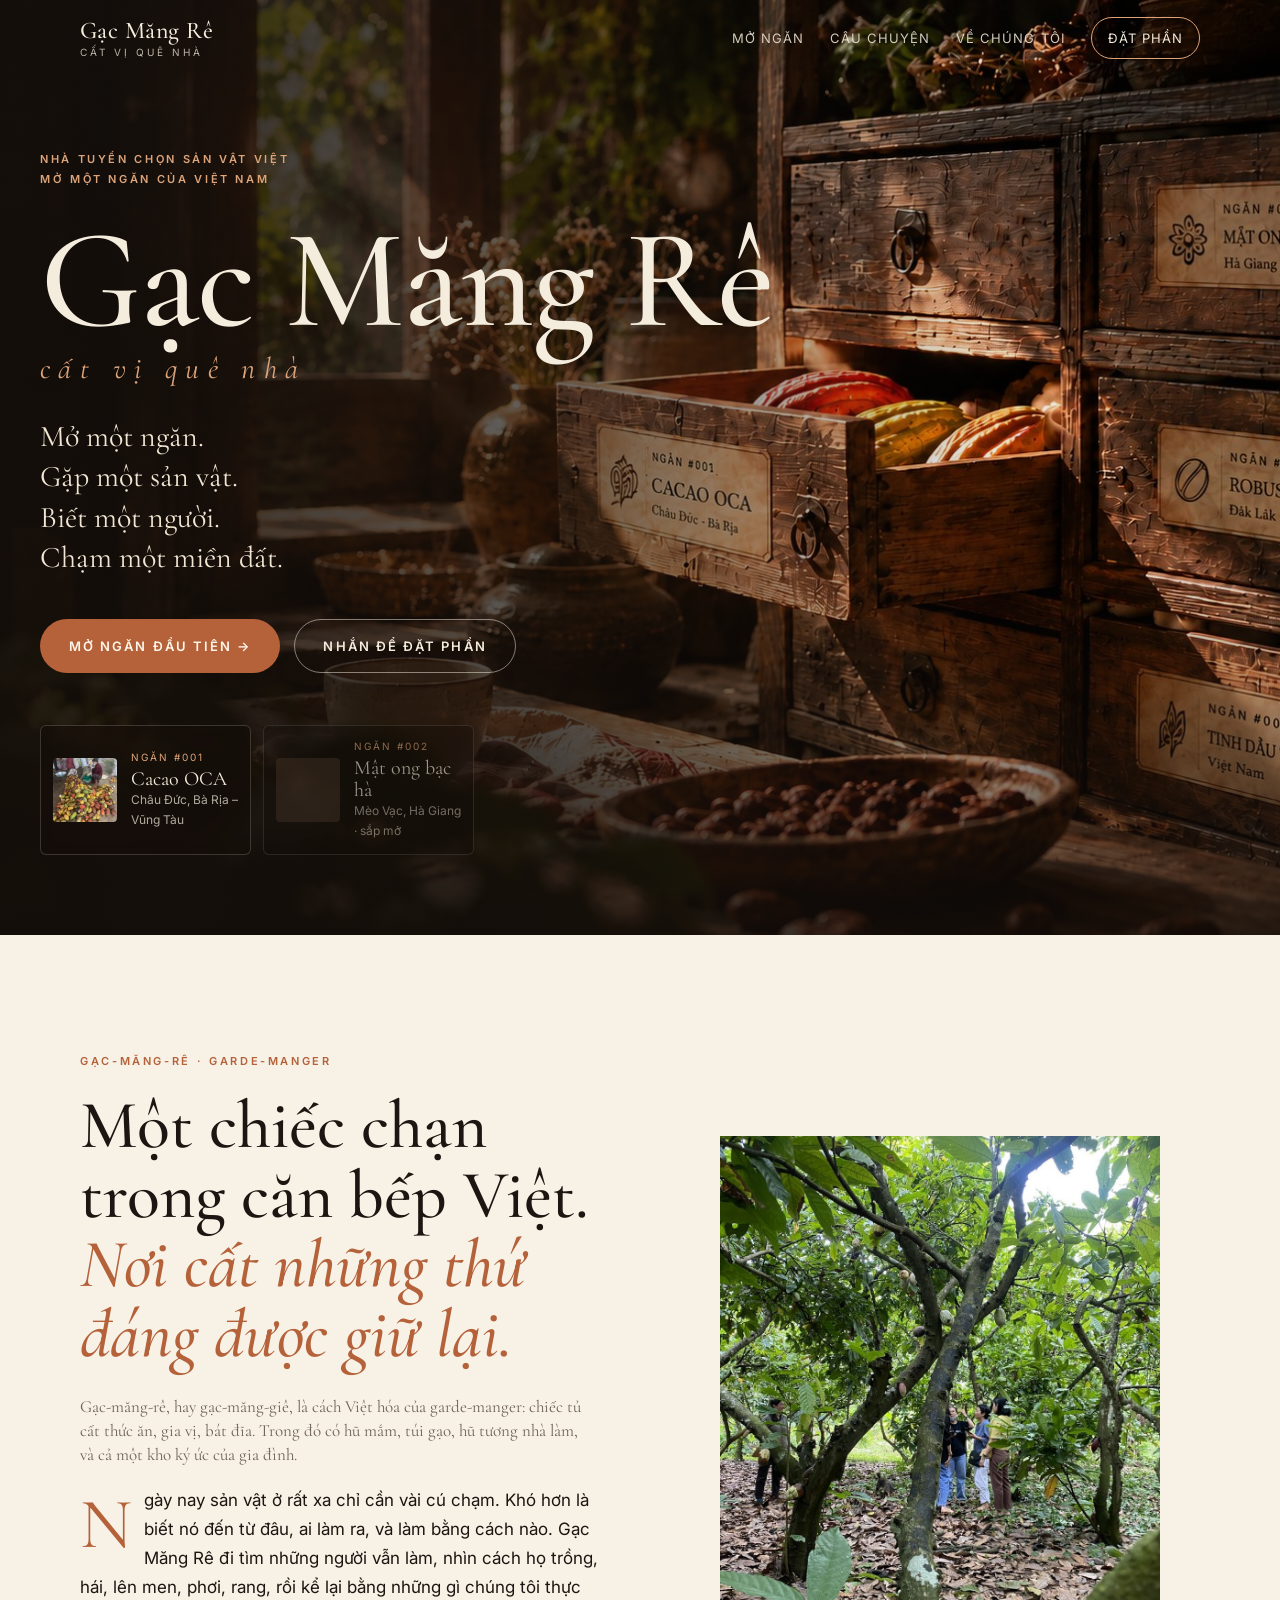
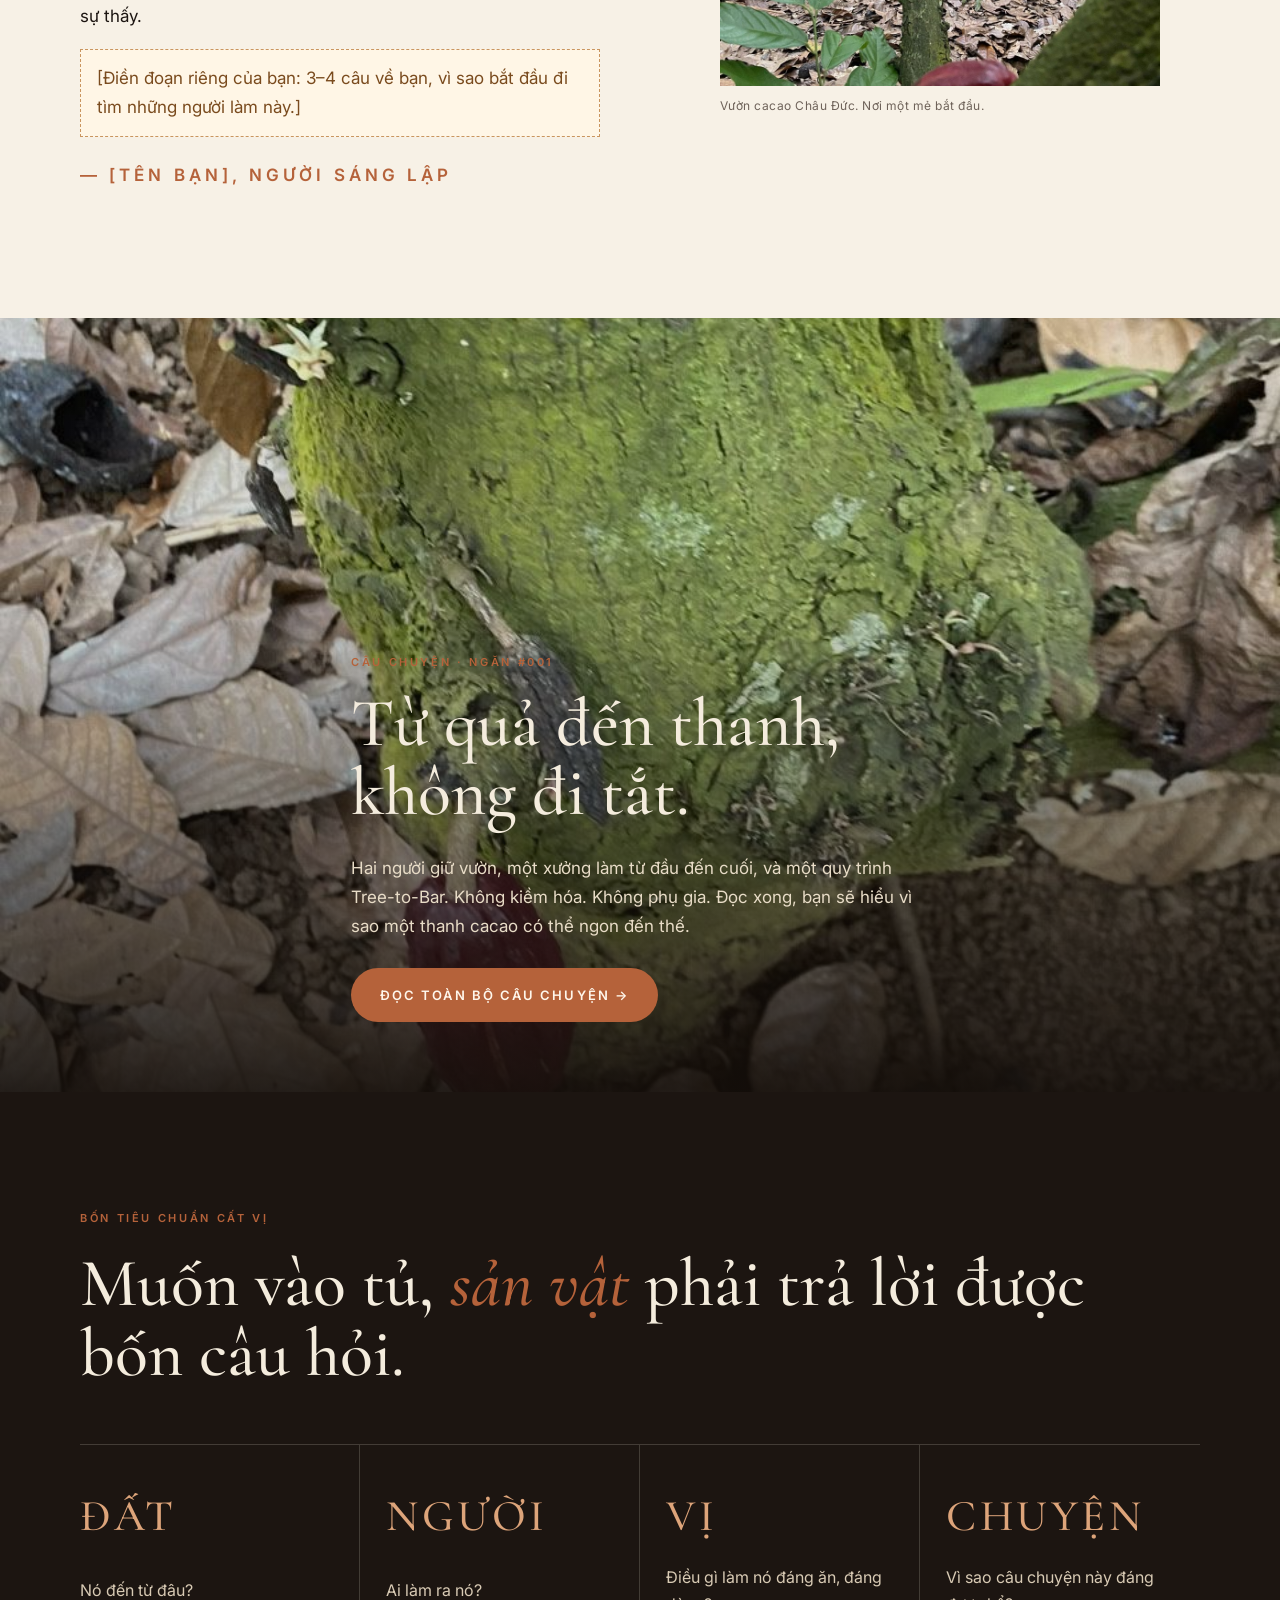
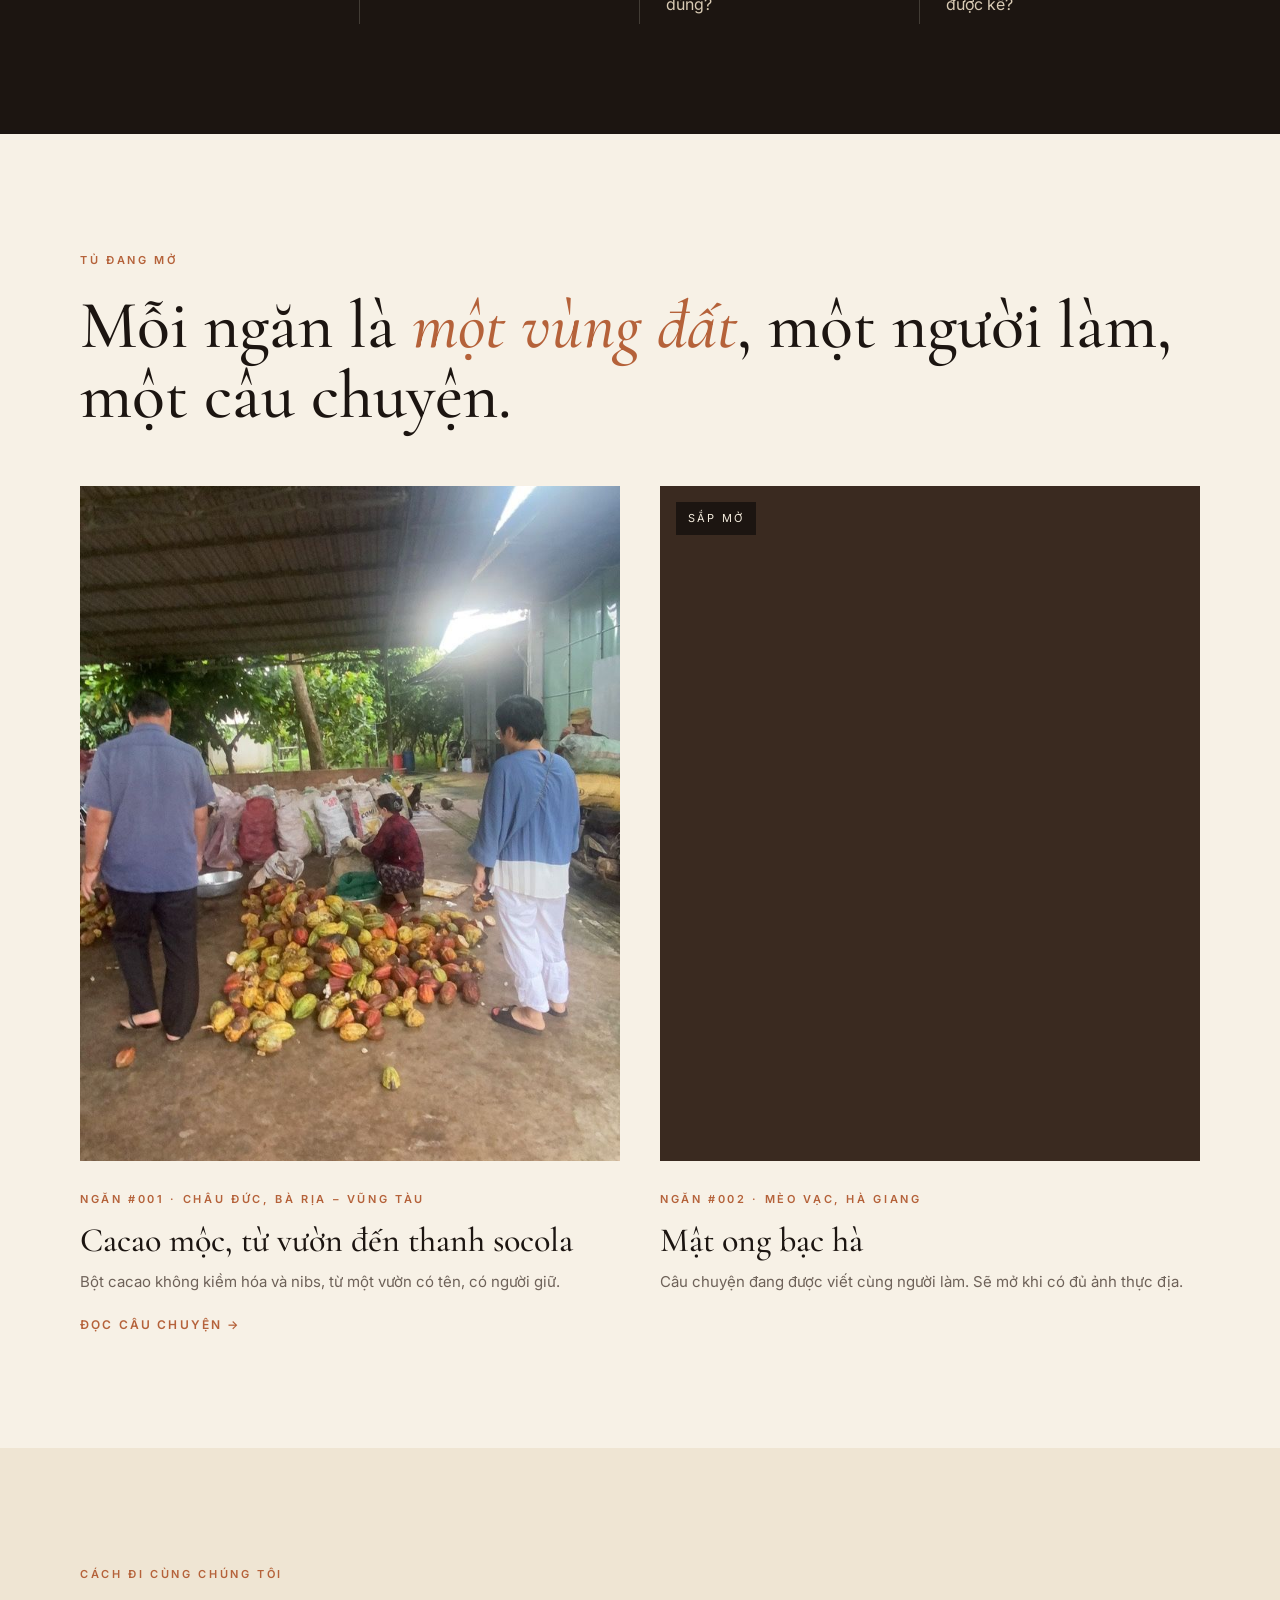
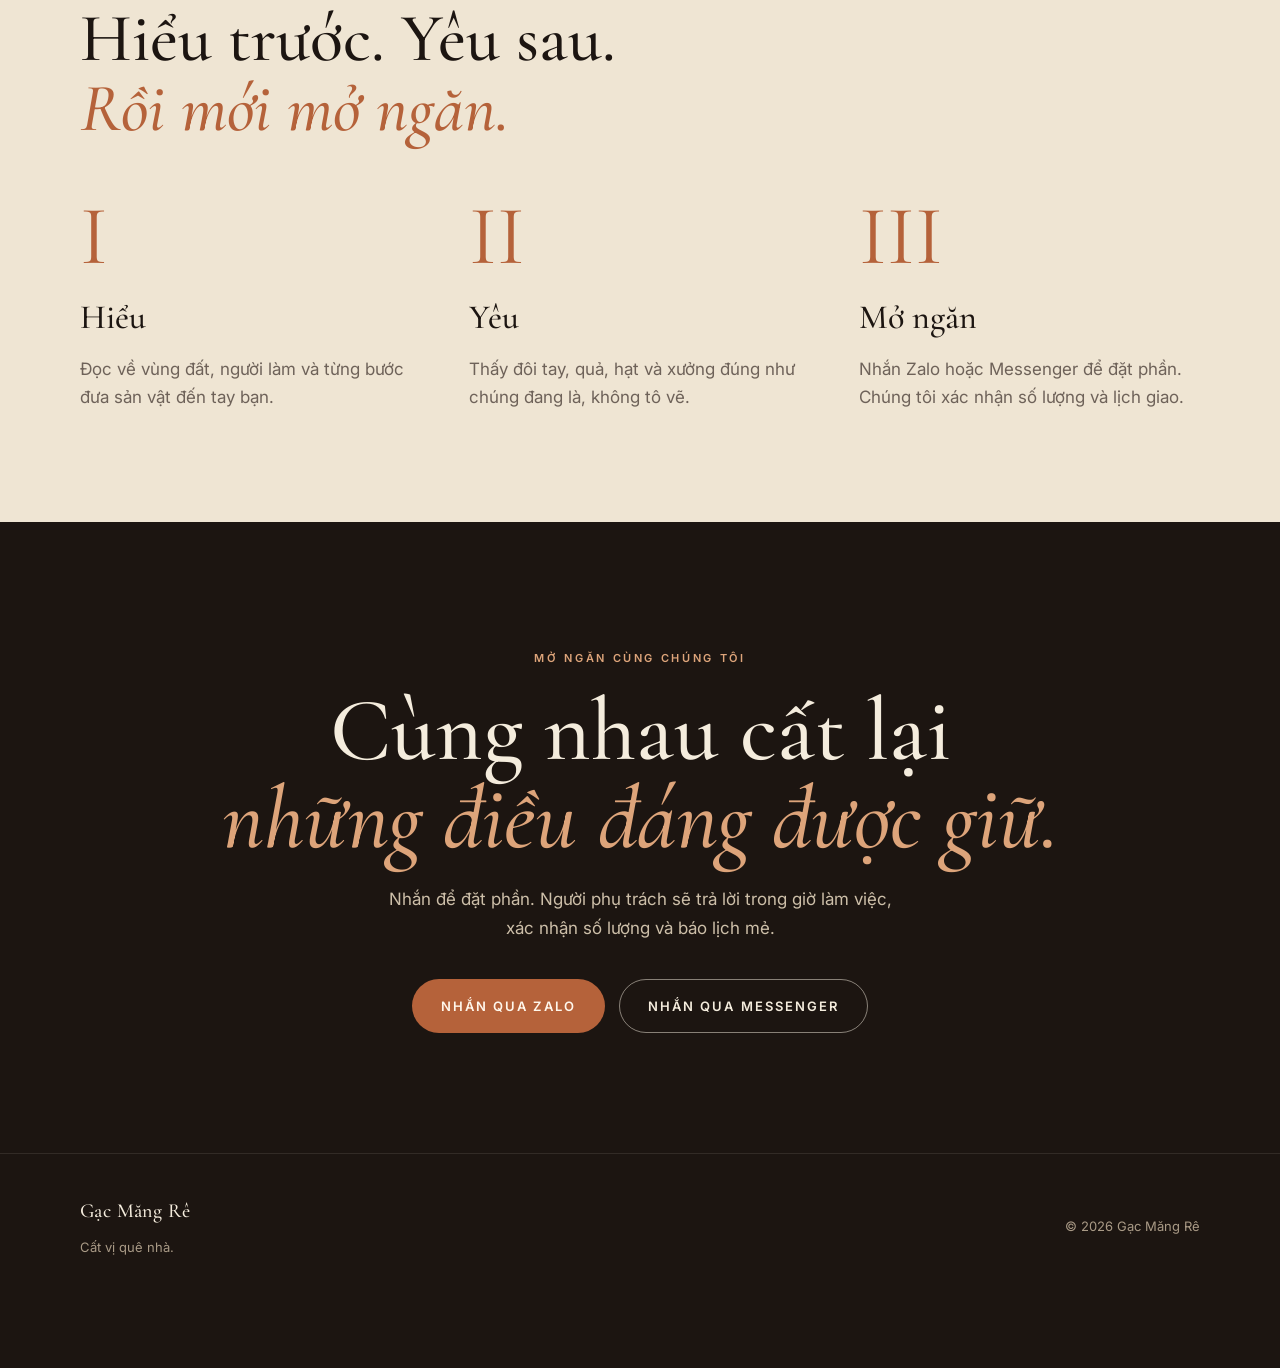
==== index.html @ 83485c41 "Site giới thiệu Gạc Măng Rê: trang chủ, câu chuyện Cacao OCA, deploy GitHub Pages" ====
<!doctype html>
<html lang="vi">
<head>
<meta charset="utf-8">
<meta name="viewport" content="width=device-width, initial-scale=1">
<title>Gạc Măng Rê — Cất vị quê nhà</title>
<meta name="description" content="Gạc Măng Rê tìm những người làm tử tế và sản vật nguyên bản Việt Nam. Đọc câu chuyện từng Ngăn và nhắn chúng tôi để đặt phần.">
<meta property="og:title" content="Gạc Măng Rê — Cất vị quê nhà">
<meta property="og:description" content="Mở một ngăn. Gặp một sản vật. Biết một người.">
<meta property="og:type" content="website">
<meta name="theme-color" content="#1C1511">
<link rel="preconnect" href="https://fonts.googleapis.com">
<link rel="preconnect" href="https://fonts.gstatic.com" crossorigin>
<link href="https://fonts.googleapis.com/css2?family=Cormorant+Garamond:ital,wght@0,500;0,600;1,400;1,500&family=Inter:wght@400;500;600&display=swap" rel="stylesheet">
<link rel="stylesheet" href="css/style.css">
</head>
<body>

<header class="nav nav--fixed">
  <div class="wrap nav__inner">
    <a class="brand" href="index.html">
      <span class="brand__name">Gạc Măng Rê</span>
      <span class="brand__tag">cất vị quê nhà</span>
    </a>
    <nav class="nav__links">
      <a class="hide-sm" href="#ngan-dang-mo">Mở ngăn</a>
      <a class="hide-sm" href="#chuyen">Câu chuyện</a>
      <a class="hide-sm" href="#su-menh">Về chúng tôi</a>
      <a class="nav__cta" data-contact="zalo" href="#">Đặt phần</a>
    </nav>
  </div>
</header>

<main>
  <!-- HERO -->
  <section class="hero">
    <img class="hero__img" src="assets/anh/hero-clean.jpg" alt="Tủ gỗ nhiều ngăn, một ngăn mở ra với cacao đỏ vàng bên trong, nhãn ghi NGĂN #001 CACAO OCA">
    <div class="wrap hero__content">
      <span class="label hero__kicker">Nhà tuyển chọn sản vật Việt<br>Mở một ngăn của Việt Nam</span>
      <h1>
        <span class="brand-line">Gạc Măng Rê</span>
        <span class="tag">cất vị quê nhà</span>
      </h1>
      <p class="hero__poem">
        <span>Mở một ngăn.</span>
        <span>Gặp một sản vật.</span>
        <span>Biết một người.</span>
        <span>Chạm một miền đất.</span>
      </p>
      <div class="hero__actions">
        <a class="btn btn--ochre" href="cau-chuyen/cacao-oca.html">Mở ngăn đầu tiên &rarr;</a>
        <a class="btn btn--line" data-contact="zalo" href="#">Nhắn để đặt phần</a>
      </div>
      <div class="hero__rail">
        <a class="rail-card" href="cau-chuyen/cacao-oca.html">
          <img src="assets/anh/tuoi-qua-cacao.jpg" alt="" width="720" height="1280">
          <div>
            <div class="rail-card__code">Ngăn #001</div>
            <div class="rail-card__name">Cacao OCA</div>
            <div class="rail-card__sub">Châu Đức, Bà Rịa – Vũng Tàu</div>
          </div>
        </a>
        <div class="rail-card" aria-disabled="true" style="opacity:.6">
          <div style="width:64px;height:64px;background:#3A2A20;border-radius:4px;flex:0 0 64px"></div>
          <div>
            <div class="rail-card__code">Ngăn #002</div>
            <div class="rail-card__name">Mật ong bạc hà</div>
            <div class="rail-card__sub">Mèo Vạc, Hà Giang · sắp mở</div>
          </div>
        </div>
      </div>
    </div>
  </section>

  <!-- SỨ MỆNH / MANIFESTO -->
  <section class="block" id="su-menh">
    <div class="wrap manifesto">
      <div class="manifesto__text reveal">
        <span class="label">Gạc-măng-rê · garde-manger</span>
        <h2 class="h2">Một chiếc chạn trong căn bếp Việt.<br><em>Nơi cất những thứ đáng được giữ lại.</em></h2>
        <p class="lede">Gạc-măng-rê, hay gạc-măng-giê, là cách Việt hóa của garde-manger: chiếc tủ cất thức ăn, gia vị, bát đĩa. Trong đó có hũ mắm, túi gạo, hũ tương nhà làm, và cả một kho ký ức của gia đình.</p>
        <p class="dropcap">Ngày nay sản vật ở rất xa chỉ cần vài cú chạm. Khó hơn là biết nó đến từ đâu, ai làm ra, và làm bằng cách nào. Gạc Măng Rê đi tìm những người vẫn làm, nhìn cách họ trồng, hái, lên men, phơi, rang, rồi kể lại bằng những gì chúng tôi thực sự thấy.</p>
        <p class="placeholder">[Điền đoạn riêng của bạn: 3–4 câu về bạn, vì sao bắt đầu đi tìm những người làm này.]</p>
        <p class="label" style="margin-top:24px">— [Tên bạn], người sáng lập</p>
      </div>
      <figure class="manifesto__img reveal">
        <img src="assets/anh/vuon-cacao-chau-duc.jpg" alt="Lối đi giữa vườn cacao Châu Đức, lá khô phủ mặt đất" loading="lazy" width="960" height="1280">
        <figcaption>Vườn cacao Châu Đức. Nơi một mẻ bắt đầu.</figcaption>
      </figure>
    </div>
  </section>

  <!-- CÂU CHUYỆN NỔI BẬT -->
  <section class="story-feature" id="chuyen">
    <img src="assets/anh/qua-tren-than-cay.jpg" alt="Quả cacao tím đỏ mọc thẳng trên thân cây" loading="lazy">
    <div class="wrap story-feature__body reveal">
      <span class="label">Câu chuyện · Ngăn #001</span>
      <h2 class="h2">Từ quả đến thanh,<br>không đi tắt.</h2>
      <p>Hai người giữ vườn, một xưởng làm từ đầu đến cuối, và một quy trình Tree-to-Bar. Không kiềm hóa. Không phụ gia. Đọc xong, bạn sẽ hiểu vì sao một thanh cacao có thể ngon đến thế.</p>
      <div class="hero__actions" style="margin-top:28px">
        <a class="btn btn--ochre" href="cau-chuyen/cacao-oca.html">Đọc toàn bộ câu chuyện &rarr;</a>
      </div>
    </div>
  </section>

  <!-- BỐN TIÊU CHUẨN -->
  <section class="block block--dark">
    <div class="wrap">
      <span class="label reveal">Bốn tiêu chuẩn cất vị</span>
      <h2 class="h2 reveal">Muốn vào tủ, <em>sản vật</em> phải trả lời được bốn câu hỏi.</h2>
      <div class="pillars">
        <div class="pillar reveal"><div class="pillar__word">ĐẤT</div><p>Nó đến từ đâu?</p></div>
        <div class="pillar reveal"><div class="pillar__word">NGƯỜI</div><p>Ai làm ra nó?</p></div>
        <div class="pillar reveal"><div class="pillar__word">VỊ</div><p>Điều gì làm nó đáng ăn, đáng dùng?</p></div>
        <div class="pillar reveal"><div class="pillar__word">CHUYỆN</div><p>Vì sao câu chuyện này đáng được kể?</p></div>
      </div>
    </div>
  </section>

  <!-- DANH SÁCH NGĂN -->
  <section class="block" id="ngan-dang-mo">
    <div class="wrap">
      <span class="label reveal">Tủ đang mở</span>
      <h2 class="h2 reveal">Mỗi ngăn là <em>một vùng đất</em>, một người làm, một câu chuyện.</h2>
      <div class="ngan-grid">
        <a class="ngan-card reveal" href="cau-chuyen/cacao-oca.html">
          <div class="ngan-card__media"><img src="assets/anh/phoi-hat-cacao.jpg" alt="Hạt cacao đang phơi trên sân" loading="lazy" width="720" height="1280"></div>
          <div class="ngan-card__body">
            <span class="label">Ngăn #001 · Châu Đức, Bà Rịa – Vũng Tàu</span>
            <h3>Cacao mộc, từ vườn đến thanh socola</h3>
            <p>Bột cacao không kiềm hóa và nibs, từ một vườn có tên, có người giữ.</p>
            <span class="ngan-card__more">Đọc câu chuyện &rarr;</span>
          </div>
        </a>
        <div class="ngan-card ngan-card--soon reveal" aria-disabled="true">
          <div class="ngan-card__media" style="background:#3A2A20;aspect-ratio:4/5"></div>
          <div class="ngan-card__body">
            <span class="label">Ngăn #002 · Mèo Vạc, Hà Giang</span>
            <h3>Mật ong bạc hà</h3>
            <p>Câu chuyện đang được viết cùng người làm. Sẽ mở khi có đủ ảnh thực địa.</p>
          </div>
        </div>
      </div>
    </div>
  </section>

  <!-- HIỂU · YÊU · MỞ -->
  <section class="block block--paper2">
    <div class="wrap">
      <span class="label reveal">Cách đi cùng chúng tôi</span>
      <h2 class="h2 reveal">Hiểu trước. Yêu sau.<br><em>Rồi mới mở ngăn.</em></h2>
      <div class="steps">
        <div class="step reveal"><div class="step__num">I</div><h3>Hiểu</h3><p>Đọc về vùng đất, người làm và từng bước đưa sản vật đến tay bạn.</p></div>
        <div class="step reveal"><div class="step__num">II</div><h3>Yêu</h3><p>Thấy đôi tay, quả, hạt và xưởng đúng như chúng đang là, không tô vẽ.</p></div>
        <div class="step reveal"><div class="step__num">III</div><h3>Mở ngăn</h3><p>Nhắn Zalo hoặc Messenger để đặt phần. Chúng tôi xác nhận số lượng và lịch giao.</p></div>
      </div>
    </div>
  </section>

  <!-- KẾT: ĐẶT PHẦN -->
  <section class="closing" id="lien-he">
    <div class="wrap reveal">
      <span class="label" style="color:var(--ochre-soft)">Mở ngăn cùng chúng tôi</span>
      <h2>Cùng nhau cất lại<br><em style="color:var(--ochre-soft)">những điều đáng được giữ.</em></h2>
      <p>Nhắn để đặt phần. Người phụ trách sẽ trả lời trong giờ làm việc, xác nhận số lượng và báo lịch mẻ.</p>
      <div class="actions">
        <a class="btn btn--ochre" data-contact="zalo" href="#">Nhắn qua Zalo</a>
        <a class="btn btn--line" data-contact="messenger" href="#">Nhắn qua Messenger</a>
      </div>
    </div>
  </section>
</main>

<footer class="site-foot">
  <div class="wrap site-foot__inner">
    <div>
      <span class="brand__name">Gạc Măng Rê</span>
      <p style="margin:8px 0 0">Cất vị quê nhà.</p>
    </div>
    <p style="margin:0">© 2026 Gạc Măng Rê</p>
  </div>
</footer>

<script src="js/site.js"></script>
</body>
</html>
---- css/style.css ----
/* GẠC MĂNG RÊ — giao diện tạp chí: ảnh + chữ kể chuyện, dẫn tới đặt phần */
:root {
  --espresso: #1C1511;
  --espresso-2: #2A1E17;
  --cream: #F4ECDD;
  --paper: #F7F1E6;
  --paper-2: #EFE5D3;
  --ochre: #B5623A;
  --ochre-soft: #DDA47A;
  --moss: #4D6346;
  --ink: #1C1511;
  --muted: #6E6259;
  --line: #E2D6C2;
  --display: "Cormorant Garamond", "Iowan Old Style", Georgia, serif;
  --sans: "Inter", system-ui, -apple-system, "Segoe UI", Roboto, sans-serif;
  --max: 1200px;
  --gutter: 20px;
}
* { box-sizing: border-box; }
html { scroll-behavior: smooth; -webkit-text-size-adjust: 100%; }
body {
  margin: 0; background: var(--paper); color: var(--ink);
  font-family: var(--sans); font-size: 16px; line-height: 1.7;
  -webkit-font-smoothing: antialiased;
}
img { display: block; max-width: 100%; height: auto; }
a { color: inherit; }
p { margin: 0 0 1.1em; }
.wrap { max-width: var(--max); margin: 0 auto; padding: 0 var(--gutter); }

.label {
  font-size: 11px; letter-spacing: .24em; text-transform: uppercase;
  font-weight: 600; color: var(--ochre);
}

/* ---------- Nav ---------- */
.nav {
  position: fixed; top: 0; left: 0; right: 0; z-index: 40;
  color: var(--cream); transition: background .4s ease, box-shadow .4s ease;
}
.nav.is-solid { background: rgba(28,21,17,.94); backdrop-filter: blur(8px); box-shadow: 0 1px 0 rgba(255,255,255,.06); }
.nav__inner { display: flex; align-items: center; justify-content: space-between; min-height: 76px; gap: 16px; }
.brand { display: flex; flex-direction: column; text-decoration: none; line-height: 1; }
.brand__name { font-family: var(--display); font-size: 24px; font-weight: 500; letter-spacing: .02em; }
.brand__tag { font-size: 10px; letter-spacing: .3em; text-transform: uppercase; opacity: .75; margin-top: 4px; }
.nav__links { display: flex; gap: 26px; align-items: center; font-size: 13px; letter-spacing: .08em; text-transform: uppercase; }
.nav__links a { text-decoration: none; opacity: .85; }
.nav__links a:hover { opacity: 1; color: var(--ochre-soft); }
.nav__cta {
  border: 1px solid var(--ochre-soft); padding: 9px 16px; border-radius: 999px; opacity: 1 !important;
}

/* ---------- Buttons ---------- */
.btn {
  display: inline-flex; align-items: center; justify-content: center; gap: 10px;
  padding: 15px 28px; border-radius: 999px; text-decoration: none; min-height: 50px;
  font-size: 13px; letter-spacing: .16em; text-transform: uppercase; font-weight: 600;
  border: 1px solid transparent; transition: background .25s ease, color .25s ease, border-color .25s ease;
}
.btn--ochre { background: var(--ochre); color: #FFF7EC; }
.btn--ochre:hover { background: #9C4F2B; }
.btn--line { background: transparent; color: var(--cream); border-color: rgba(244,236,221,.5); }
.btn--line:hover { border-color: var(--cream); }
.btn--dark { background: var(--espresso); color: var(--cream); }
.btn--dark:hover { background: var(--ochre); }
.btn--zalo { background: var(--moss); color: #fff; }
.btn--zalo:hover { background: #3c5037; }

/* ---------- Hero ---------- */
.hero {
  position: relative; min-height: 100vh; min-height: 100svh;
  color: var(--cream); display: flex; align-items: flex-end; overflow: hidden; background: var(--espresso);
}
.hero__img {
  position: absolute; inset: 0; width: 100%; height: 100%;
  object-fit: cover; object-position: 62% 50%;
}
.hero::after {
  content: ""; position: absolute; inset: 0;
  background:
    linear-gradient(90deg, rgba(20,14,10,.92) 0%, rgba(20,14,10,.66) 42%, rgba(20,14,10,.08) 78%),
    linear-gradient(0deg, rgba(20,14,10,.75) 0%, rgba(20,14,10,0) 40%);
}
.hero__content { position: relative; z-index: 2; padding: 150px 0 56px; width: 100%; }
.hero__kicker { color: var(--ochre-soft); margin-bottom: 26px; display: block; line-height: 1.8; }
.hero h1 { font-family: var(--display); font-weight: 500; margin: 0; line-height: .92; }
.hero h1 .brand-line { display: block; font-size: clamp(64px, 11vw, 150px); letter-spacing: -.01em; }
.hero h1 .tag { display: block; font-size: clamp(20px, 2.6vw, 30px); font-style: italic; letter-spacing: .28em; text-transform: lowercase; margin-top: 10px; color: var(--ochre-soft); font-weight: 400; }
.hero__poem {
  font-family: var(--display); font-size: clamp(22px, 2.6vw, 30px); line-height: 1.35;
  margin: 34px 0 40px; color: #F1E6D3; max-width: 22em;
}
.hero__poem span { display: block; }
.hero__actions { display: flex; flex-wrap: wrap; gap: 14px; }
.hero__rail {
  position: relative; z-index: 2; margin-top: 52px; display: grid; gap: 12px;
  grid-template-columns: repeat(2, minmax(0, 1fr));
}
.rail-card {
  display: flex; gap: 14px; align-items: center; text-decoration: none;
  background: rgba(20,14,10,.55); backdrop-filter: blur(6px);
  border: 1px solid rgba(244,236,221,.18); padding: 12px; border-radius: 6px;
}
.rail-card img { width: 64px; height: 64px; object-fit: cover; border-radius: 4px; flex: 0 0 64px; }
.rail-card__code { font-size: 10px; letter-spacing: .2em; color: var(--ochre-soft); text-transform: uppercase; }
.rail-card__name { font-family: var(--display); font-size: 20px; line-height: 1.1; margin-top: 2px; }
.rail-card__sub { font-size: 12px; opacity: .7; }

/* ---------- Editorial blocks ---------- */
.block { padding: 110px 0; }
.block--dark { background: var(--espresso); color: var(--cream); }
.block--paper2 { background: var(--paper-2); }
.h2 { font-family: var(--display); font-weight: 500; font-size: clamp(40px, 5.4vw, 68px); line-height: 1.02; margin: 18px 0 26px; }
.h2 em { color: var(--ochre); font-weight: 500; }
.lede { font-family: var(--display); font-size: clamp(22px, 2.4vw, 28px); line-height: 1.42; color: var(--muted); max-width: 30em; }

.manifesto { display: grid; gap: 48px; align-items: center; }
.manifesto__text p { font-size: 17px; }
.dropcap::first-letter { font-family: var(--display); float: left; font-size: 4.2em; line-height: .85; padding: 8px 12px 0 0; color: var(--ochre); }
.manifesto__img { position: relative; }
.manifesto__img img { width: 100%; aspect-ratio: 4 / 5; object-fit: cover; }
.manifesto__img figcaption { font-size: 12px; color: var(--muted); margin-top: 10px; letter-spacing: .04em; }

.story-feature { position: relative; min-height: 86vh; display: flex; align-items: flex-end; color: var(--cream); overflow: hidden; background: var(--espresso); }
.story-feature img { position: absolute; inset: 0; width: 100%; height: 100%; object-fit: cover; }
.story-feature::after { content: ""; position: absolute; inset: 0; background: linear-gradient(0deg, rgba(20,14,10,.92) 0%, rgba(20,14,10,.2) 60%, rgba(20,14,10,.1) 100%); }
.story-feature__body { position: relative; z-index: 2; padding: 90px 0 70px; max-width: 760px; }
.story-feature__body .h2 { color: var(--cream); margin-top: 14px; }
.story-feature__body p { color: #E8DCC7; font-size: 17px; max-width: 34em; }

.pillars { display: grid; gap: 0; margin-top: 56px; grid-template-columns: 1fr; border-top: 1px solid rgba(244,236,221,.18); }
.pillar { border-bottom: 1px solid rgba(244,236,221,.18); padding: 30px 0; display: grid; gap: 10px; }
.pillar__word { font-family: var(--display); font-size: 44px; font-weight: 500; letter-spacing: .08em; color: var(--ochre-soft); }
.pillar p { color: #D8CAB4; margin: 0; font-size: 16px; }

.ngan-grid { display: grid; gap: 26px; margin-top: 56px; grid-template-columns: 1fr; }
.ngan-card { display: block; text-decoration: none; color: inherit; background: var(--paper); }
.ngan-card img { width: 100%; aspect-ratio: 4 / 5; object-fit: cover; transition: transform .8s ease; }
.ngan-card:hover img { transform: scale(1.03); }
.ngan-card__media { overflow: hidden; }
.ngan-card__body { padding: 22px 0 0; }
.ngan-card h3 { font-family: var(--display); font-weight: 500; font-size: 34px; line-height: 1.1; margin: 10px 0 10px; }
.ngan-card p { color: var(--muted); margin: 0 0 14px; font-size: 15px; }
.ngan-card__more { font-size: 12px; letter-spacing: .18em; text-transform: uppercase; font-weight: 600; color: var(--ochre); }
.ngan-card--soon { opacity: .75; pointer-events: none; }
.ngan-card--soon .ngan-card__media { position: relative; }
.ngan-card--soon .ngan-card__media::after { content: "Sắp mở"; position: absolute; left: 16px; top: 16px; background: var(--espresso); color: var(--cream); font-size: 11px; letter-spacing: .2em; text-transform: uppercase; padding: 7px 12px; }

.steps { display: grid; gap: 36px; margin-top: 56px; grid-template-columns: 1fr; }
.step__num { font-family: var(--display); font-size: 84px; line-height: .9; color: var(--ochre); }
.step h3 { font-family: var(--display); font-weight: 500; font-size: 34px; margin: 14px 0 8px; }
.step p { color: var(--muted); margin: 0; }

.closing { position: relative; background: var(--espresso); color: var(--cream); text-align: center; padding: 120px 0; overflow: hidden; }
.closing h2 { font-family: var(--display); font-weight: 500; font-size: clamp(48px, 7vw, 92px); line-height: .98; margin: 16px 0 22px; }
.closing p { color: #CDBFA9; max-width: 30em; margin: 0 auto 36px; font-size: 17px; }
.closing .actions { display: flex; flex-wrap: wrap; justify-content: center; gap: 14px; }

footer.site-foot { background: var(--espresso); color: #A99A86; font-size: 13px; padding: 40px 0 110px; border-top: 1px solid rgba(244,236,221,.1); }
.site-foot__inner { display: grid; gap: 14px; }
.site-foot .brand__name { color: var(--cream); font-size: 20px; }

/* ---------- Story page (trang câu chuyện) ---------- */
.nav--plain { position: sticky; background: rgba(247,241,230,.95); backdrop-filter: blur(8px); color: var(--ink); border-bottom: 1px solid var(--line); }
.nav--plain .nav__inner { min-height: 64px; }
.nav--plain .brand__name { font-size: 20px; }
.nav--plain .brand__tag { color: var(--muted); }
.nav--plain .nav__cta { border-color: var(--ochre); color: var(--ochre); }
.story-hero { padding: 40px 0 0; }
.story-hero h1 { font-family: var(--display); font-weight: 500; font-size: clamp(54px, 8vw, 110px); line-height: .96; margin: 16px 0 24px; }
.story-hero .deck { font-family: var(--display); font-size: clamp(22px, 2.6vw, 30px); color: var(--muted); max-width: 30em; line-height: 1.4; }
.story-hero__img { margin-top: 44px; }
.story-hero__img img { width: 100%; max-height: 82vh; object-fit: cover; aspect-ratio: 16 / 10; }
.back { display: inline-block; font-size: 12px; letter-spacing: .14em; text-transform: uppercase; color: var(--muted); text-decoration: none; margin-bottom: 22px; }
.back:hover { color: var(--ink); }
.chapter { padding: 96px 0 0; }
.chapter__num { font-size: 11px; letter-spacing: .24em; color: var(--ochre); font-weight: 600; text-transform: uppercase; }
.chapter h2 { font-family: var(--display); font-weight: 500; font-size: clamp(40px, 5vw, 60px); line-height: 1.04; margin: 12px 0 24px; }
.chapter__text { max-width: 36em; font-size: 17px; }
.chapter__text p:first-child::first-letter { font-family: var(--display); float: left; font-size: 4em; line-height: .85; padding: 8px 12px 0 0; color: var(--ochre); }
.pair { display: grid; gap: 14px; margin-top: 44px; grid-template-columns: 1fr; }
.pair img { width: 100%; aspect-ratio: 3 / 4; object-fit: cover; }
.pull { font-family: var(--display); font-size: clamp(32px, 4vw, 48px); line-height: 1.18; font-style: italic; color: var(--espresso); border-left: 2px solid var(--ochre); padding: 4px 0 4px 26px; margin: 64px 0 0; max-width: 20em; }
.product { margin-top: 110px; background: var(--espresso); color: var(--cream); display: grid; grid-template-columns: 1fr; }
.product img { width: 100%; height: 100%; aspect-ratio: 4 / 3; object-fit: cover; }
.product__body { padding: 40px 26px; }
.product .chapter__num { color: var(--ochre-soft); }
.product h2 { color: var(--cream); margin-top: 12px; }
.product ul { padding-left: 18px; margin: 0 0 22px; }
.product li { margin-bottom: 6px; }
.product p { color: #CDBFA9; }
.product .contact-row { display: flex; flex-wrap: wrap; gap: 12px; margin-top: 26px; }
.closing--story { padding: 120px 0; }
.closing--story .contact-row { display: flex; flex-wrap: wrap; justify-content: center; gap: 12px; }
.placeholder { background: #FFF6E6; border: 1px dashed #C9955F; padding: 14px 16px; color: #7A4B1E; font-size: 14px; }
.mobile-bar { position: fixed; left: 0; right: 0; bottom: 0; z-index: 30; padding: 10px var(--gutter); background: rgba(28,21,17,.96); display: flex; gap: 10px; }
.mobile-bar .btn { flex: 1; }

/* ---------- Reveal ---------- */
.reveal { opacity: 0; transform: translateY(22px); transition: opacity 1s ease, transform 1s ease; }
.reveal.is-in { opacity: 1; transform: none; }
@media (prefers-reduced-motion: reduce) {
  html { scroll-behavior: auto; }
  .reveal { opacity: 1; transform: none; transition: none; }
}

/* ---------- Breakpoints ---------- */
@media (min-width: 720px) {
  :root { --gutter: 40px; }
  body { font-size: 17px; }
  .nav__links a.hide-sm { display: inline; }
  .hero__content { padding-bottom: 80px; }
  .hero__rail { grid-template-columns: repeat(4, minmax(0,1fr)); max-width: 880px; }
  .manifesto { grid-template-columns: 1fr 1fr; gap: 80px; }
  .pillars { grid-template-columns: repeat(4, 1fr); }
  .pillar { border-bottom: 0; border-right: 1px solid rgba(244,236,221,.18); padding: 34px 26px 6px 0; }
  .pillar:last-child { border-right: 0; }
  .pillar + .pillar { padding-left: 26px; }
  .ngan-grid { grid-template-columns: 1fr 1fr; gap: 40px; }
  .steps { grid-template-columns: repeat(3, 1fr); gap: 48px; }
  .pair { grid-template-columns: 1fr 1fr; }
  .product { grid-template-columns: 1.1fr 1fr; }
  .product__body { padding: 64px 60px; }
  .mobile-bar { display: none; }
  .site-foot__inner { grid-template-columns: 1fr auto; align-items: center; }
  .nav--plain .nav__links a.hide-sm { display: inline; }
}
@media (min-width: 1000px) {
  .hero h1 .brand-line { white-space: nowrap; }
}
@media (max-width: 719px) {
  .nav__links a.hide-sm { display: none; }
  .nav__links { gap: 14px; }
  .nav__links a:not(.nav__cta) { display: none; }
  .hero__img { object-position: 70% 50%; }
  .hero::after { background: linear-gradient(0deg, rgba(20,14,10,.96) 0%, rgba(20,14,10,.78) 48%, rgba(20,14,10,.35) 100%); }
  .hero__rail { grid-template-columns: 1fr; }
  .hero__content { padding-top: 120px; }
}
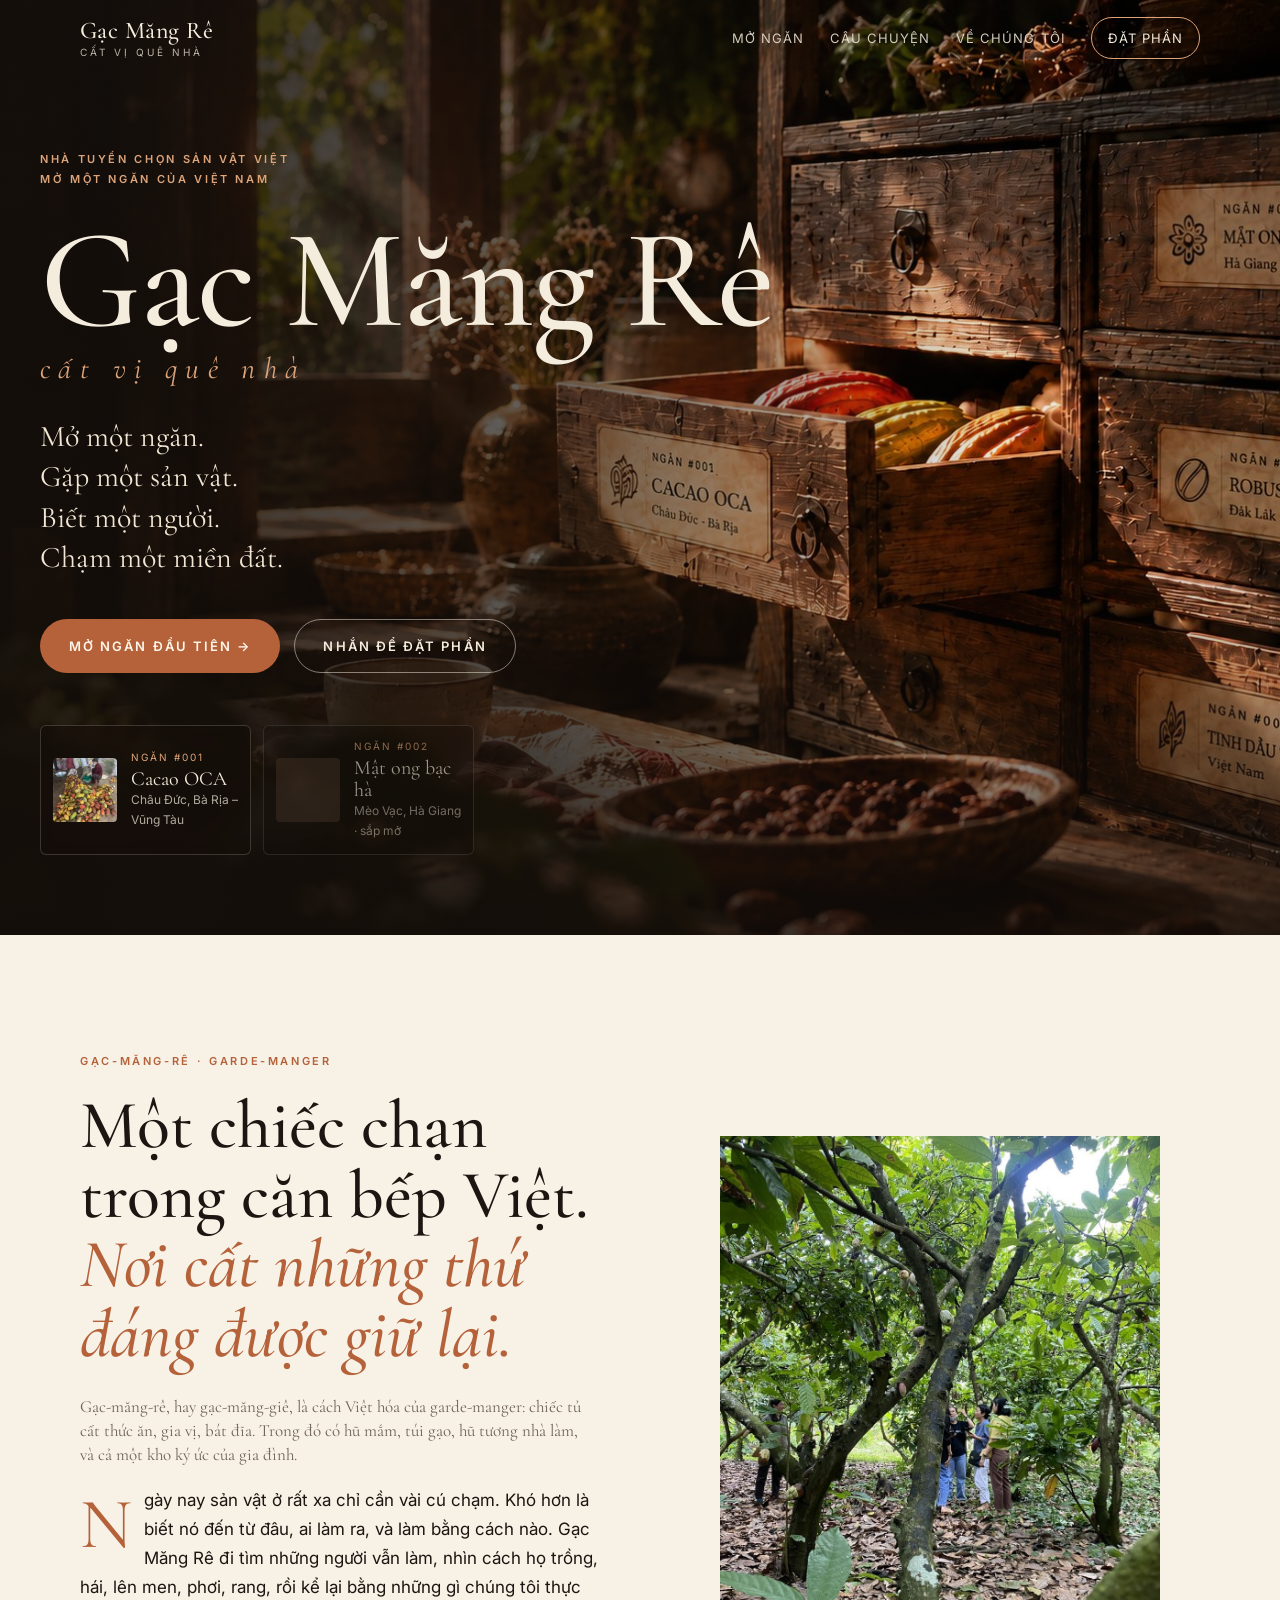
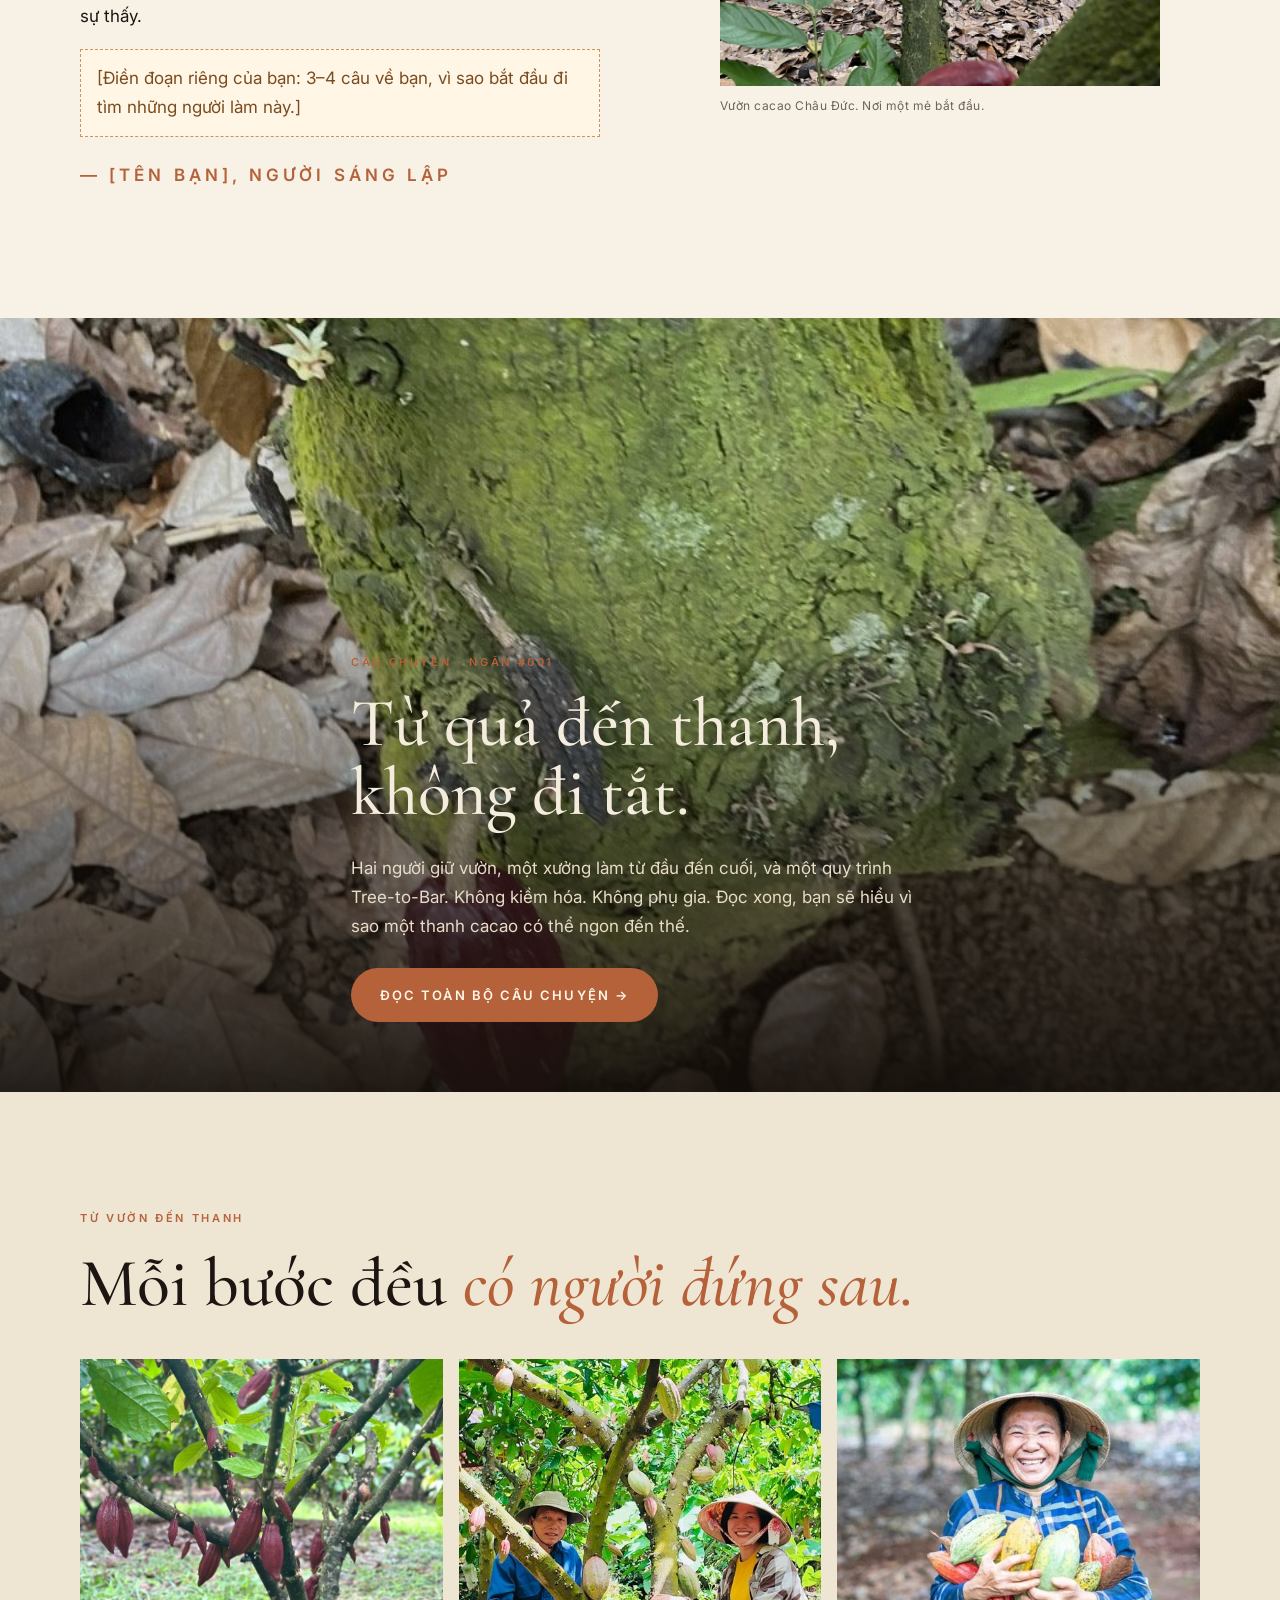
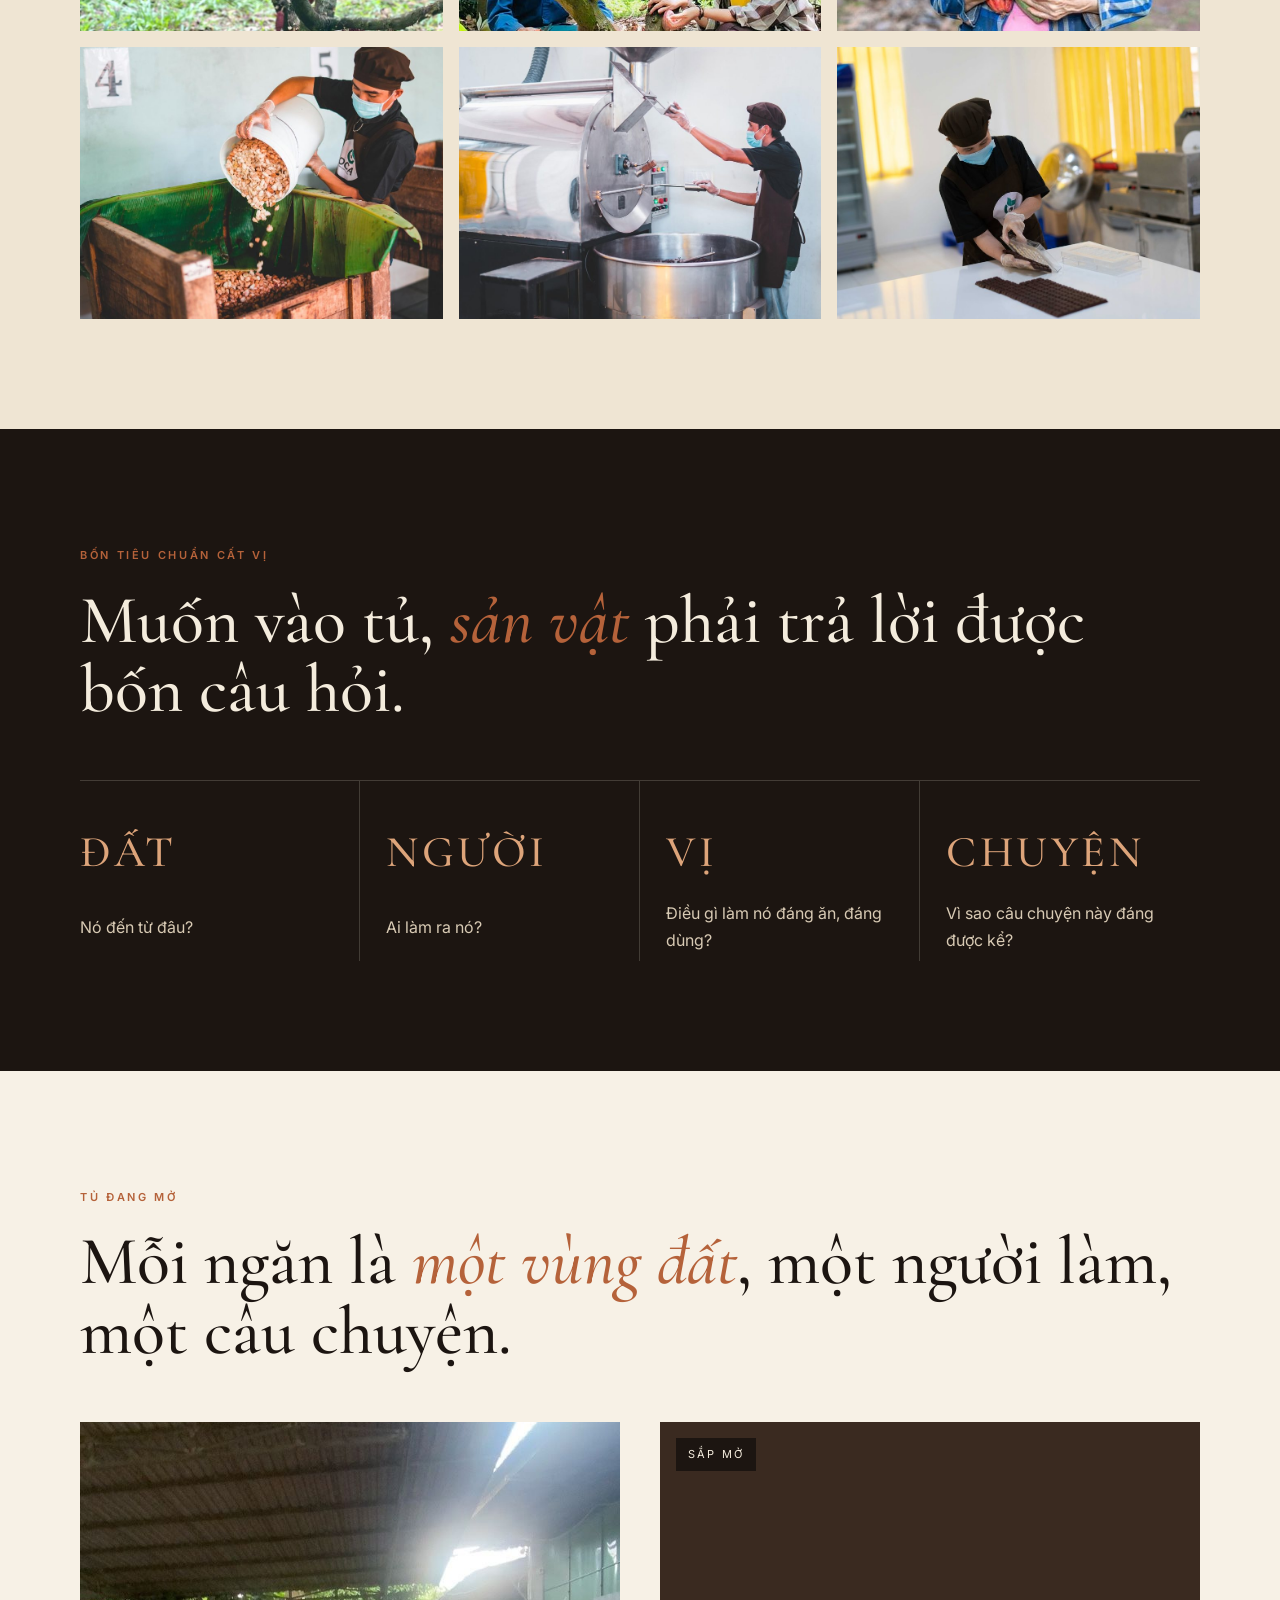
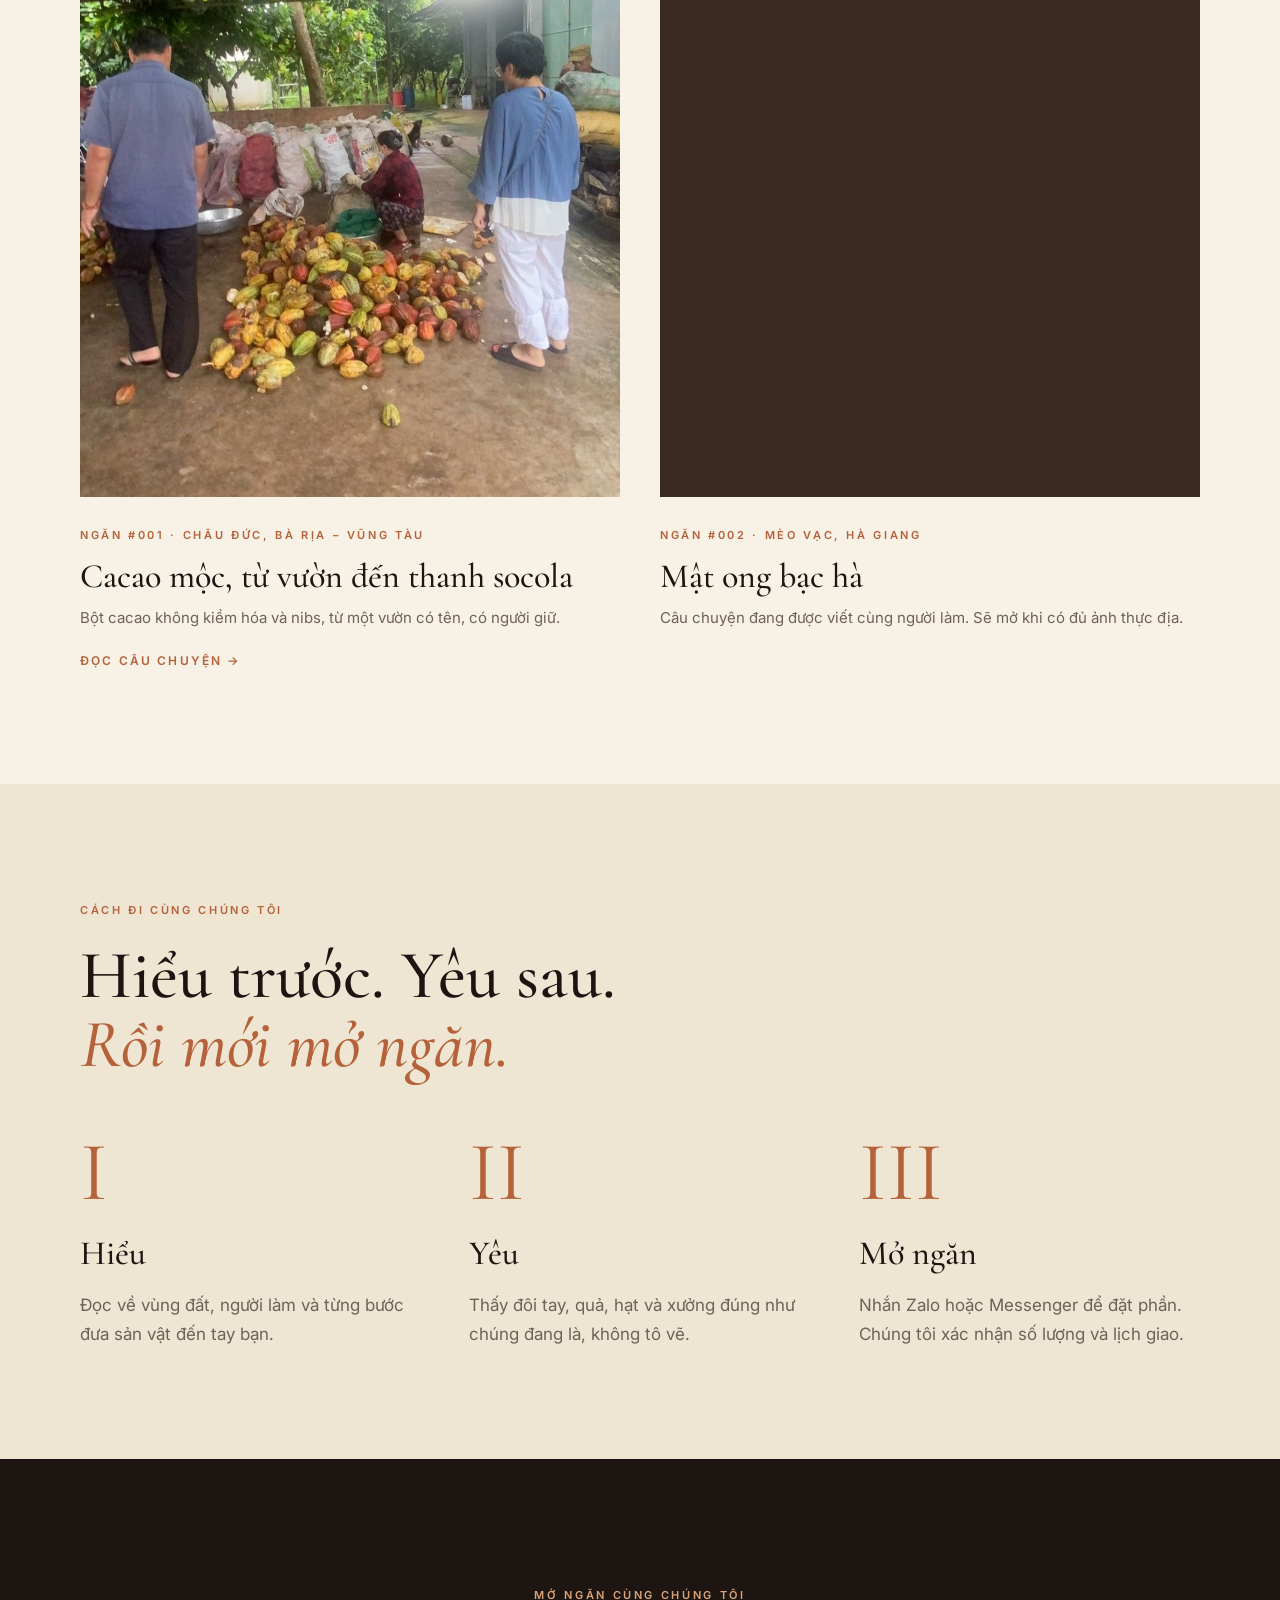
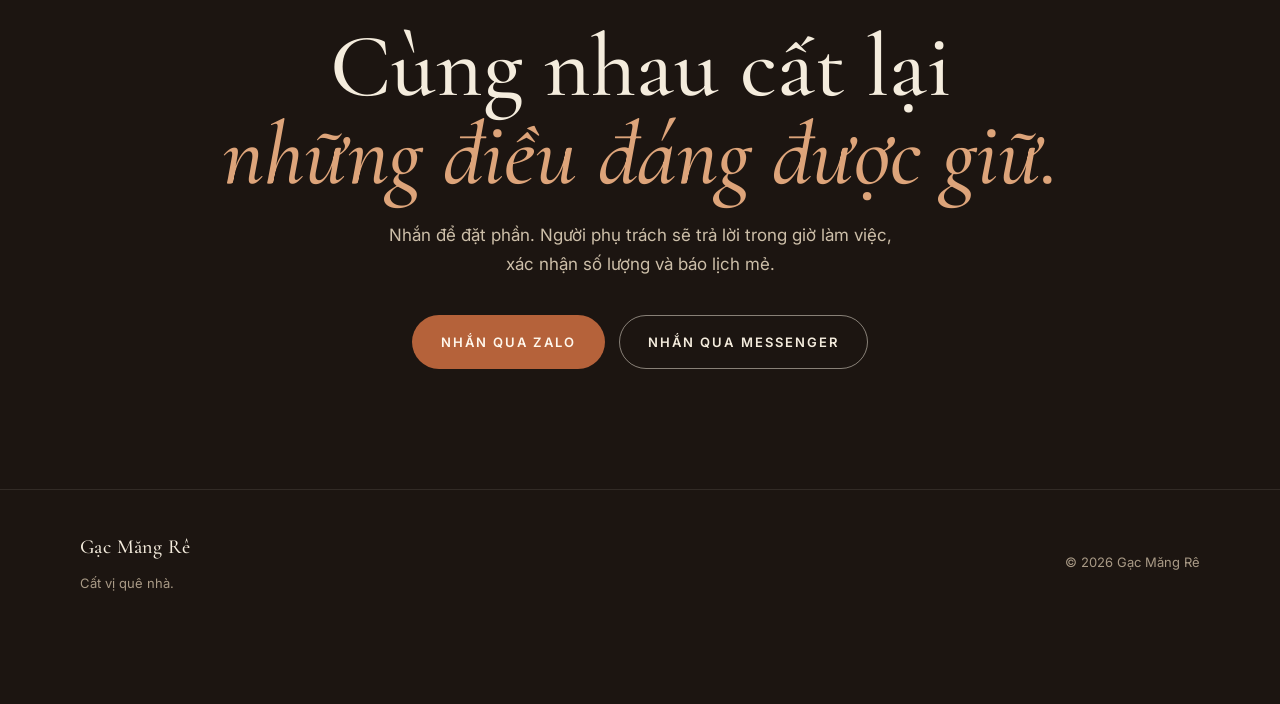
==== commit 665919fe: "Cập nhật trang: lưới ảnh thực địa nhiều tấm, dải ảnh trang chủ, sửa đoạn sáng lập Co-Authored-By: Cl" ====
--- a/index.html
+++ b/index.html
@@ -103,6 +103,22 @@
     </div>
   </section>
 
+  <!-- DẢI ẢNH THỰC ĐỊA -->
+  <section class="block block--paper2">
+    <div class="wrap">
+      <span class="label reveal">Từ vườn đến thanh</span>
+      <h2 class="h2 reveal">Mỗi bước đều <em>có người đứng sau.</em></h2>
+      <div class="grid3">
+        <figure class="reveal"><img src="assets/anh/oca-cay-qua.jpg" alt="Cành cacao với quả tím đỏ" loading="lazy"></figure>
+        <figure class="reveal"><img src="assets/anh/oca-nguoi-vuon.jpg" alt="Hai người giữ vườn dưới tán cacao" loading="lazy"></figure>
+        <figure class="reveal"><img src="assets/anh/oca-nguoi-thu-hoach.jpg" alt="Người thu hoạch cầm quả cacao vàng" loading="lazy"></figure>
+        <figure class="reveal"><img src="assets/anh/oca-u-len-men.jpg" alt="Đổ hạt vào thùng ủ lên men" loading="lazy"></figure>
+        <figure class="reveal"><img src="assets/anh/oca-rang.jpg" alt="Rang cacao trong máy" loading="lazy"></figure>
+        <figure class="reveal"><img src="assets/anh/oca-tao-socola.jpg" alt="Tạo tấm socola từ khối cacao" loading="lazy"></figure>
+      </div>
+    </div>
+  </section>
+
   <!-- BỐN TIÊU CHUẨN -->
   <section class="block block--dark">
     <div class="wrap">
--- a/css/style.css
+++ b/css/style.css
@@ -237,3 +237,13 @@
   .hero__rail { grid-template-columns: 1fr; }
   .hero__content { padding-top: 120px; }
 }
+
+/* ---------- Lưới ảnh nhiều tấm (thay cho ảnh lớn) ---------- */
+.grid3 { display: grid; gap: 10px; grid-template-columns: 1fr 1fr; margin-top: 40px; }
+.grid3 figure { margin: 0; overflow: hidden; background: var(--paper-2); }
+.grid3 img { width: 100%; aspect-ratio: 4 / 5; object-fit: cover; transition: transform .8s ease; }
+.grid3 figure:hover img { transform: scale(1.04); }
+@media (min-width: 900px) {
+  .grid3 { grid-template-columns: repeat(3, minmax(0, 1fr)); gap: 16px; }
+  .grid3 img { aspect-ratio: 4 / 3; }
+}
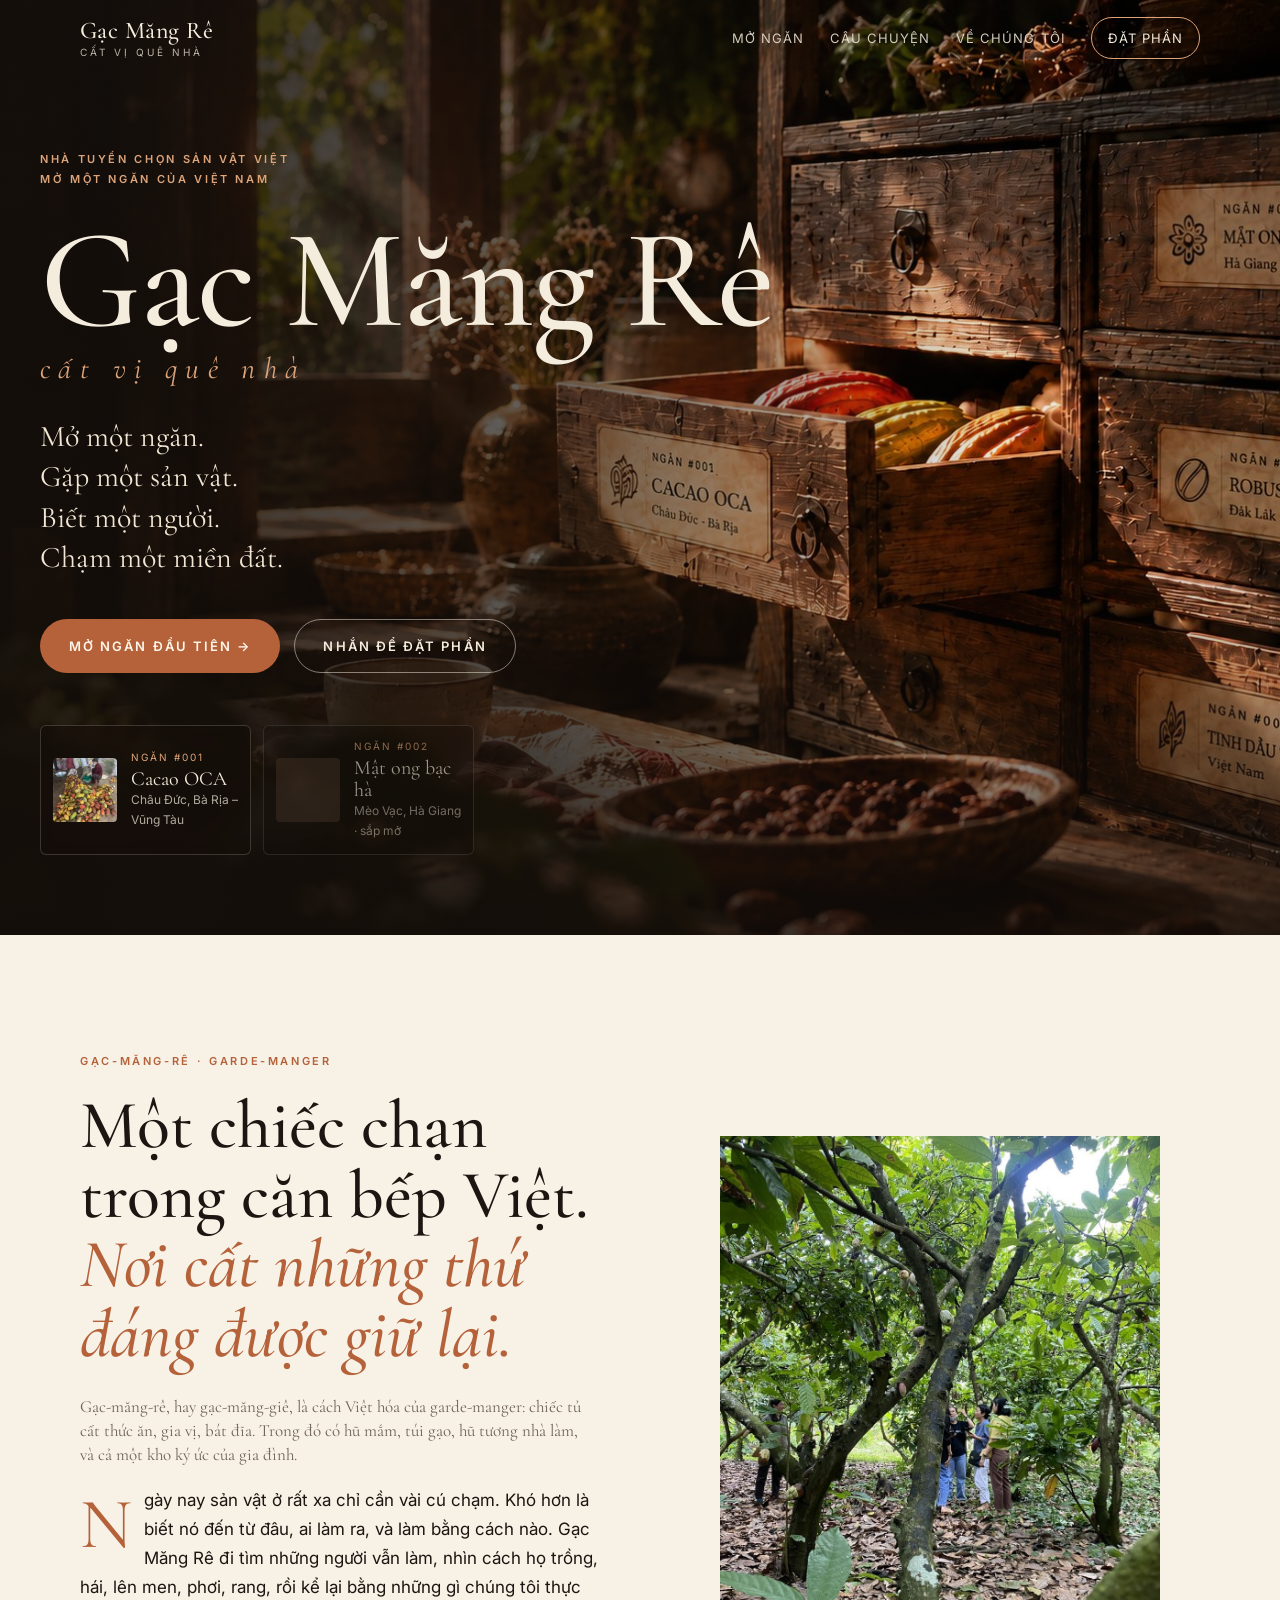
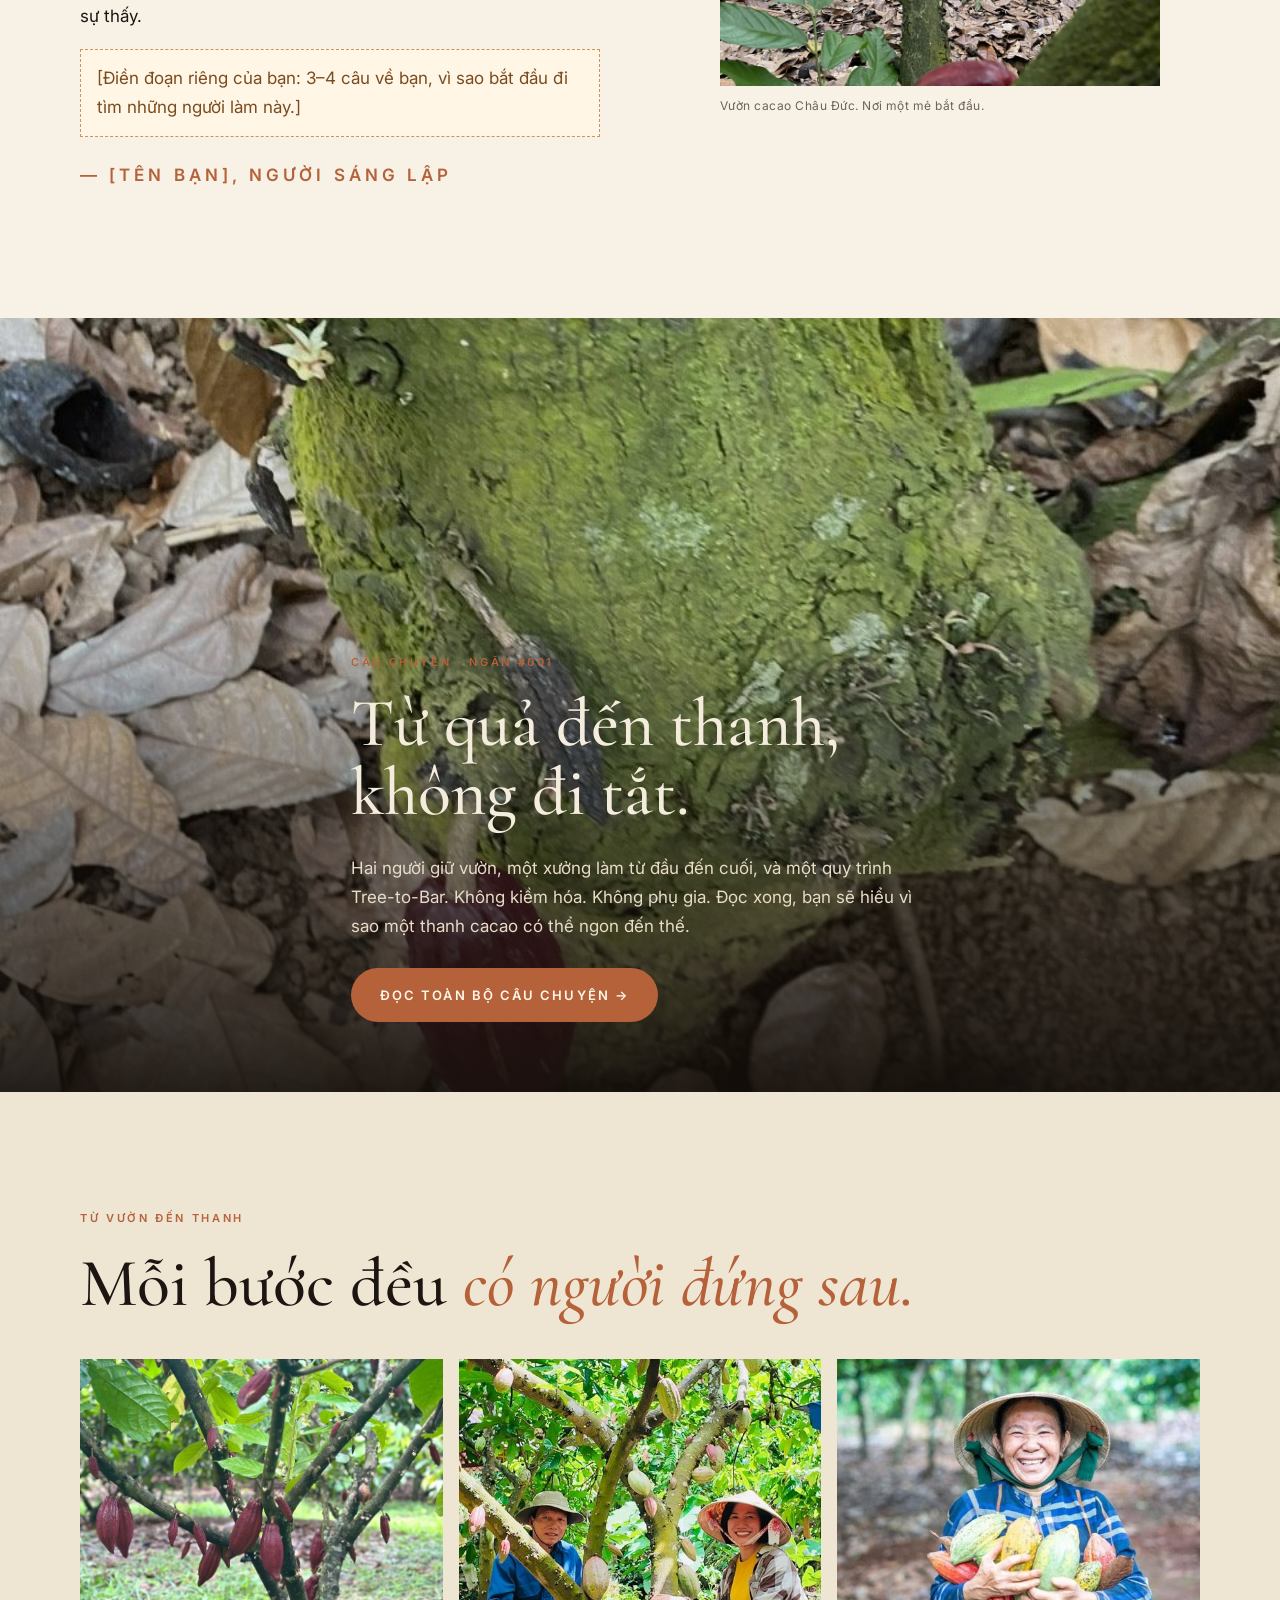
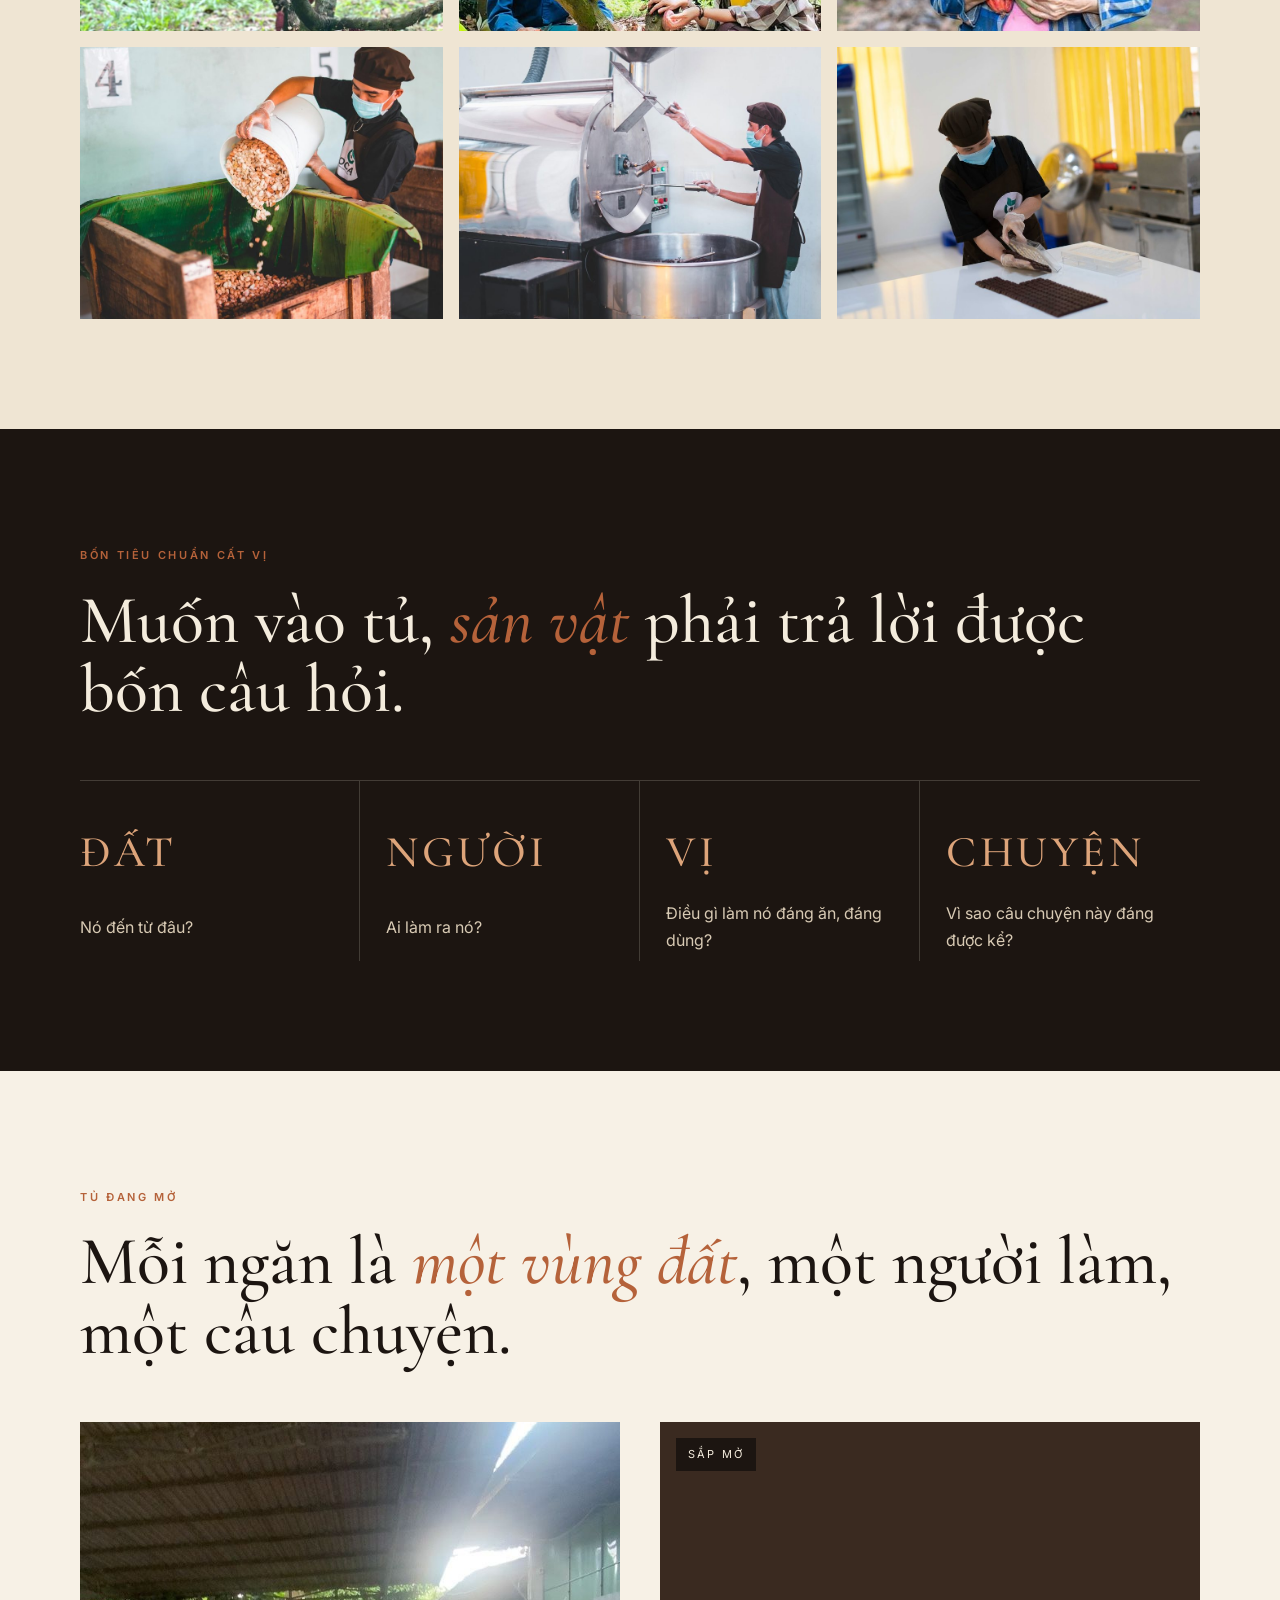
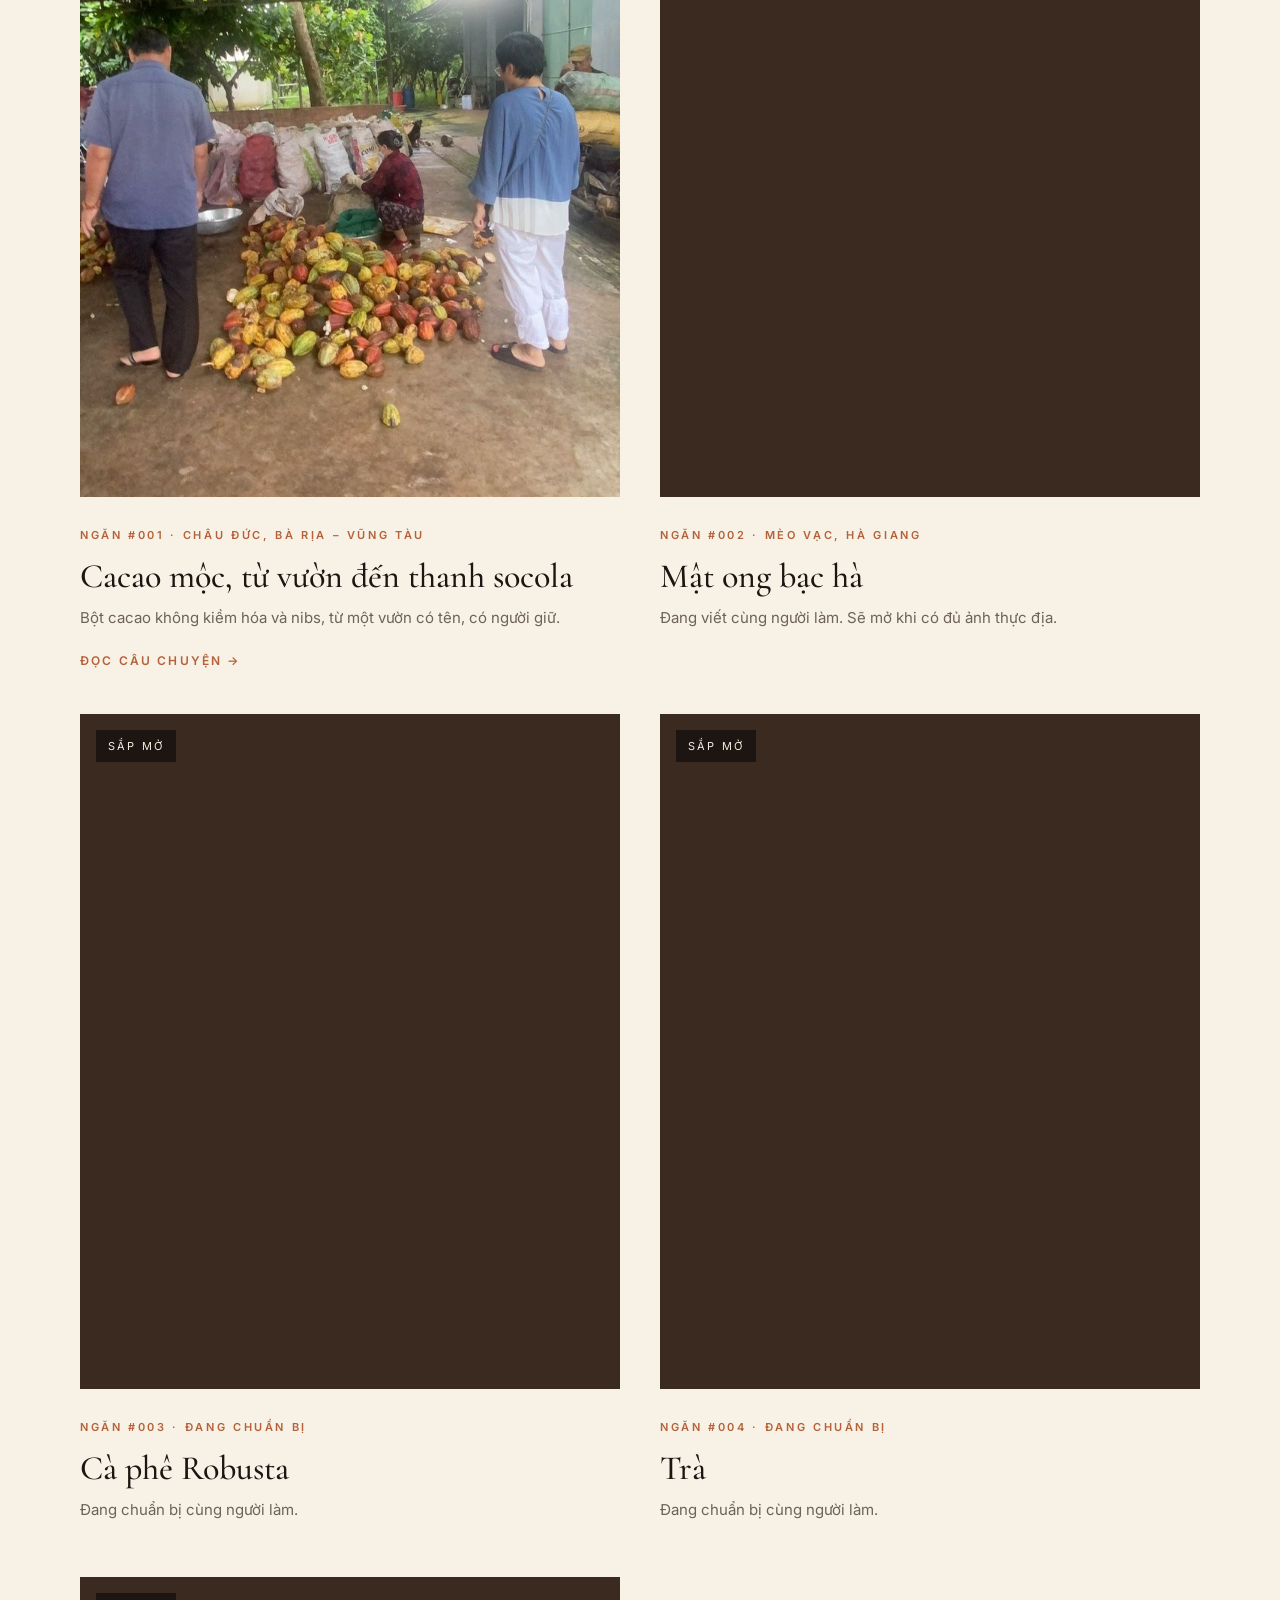
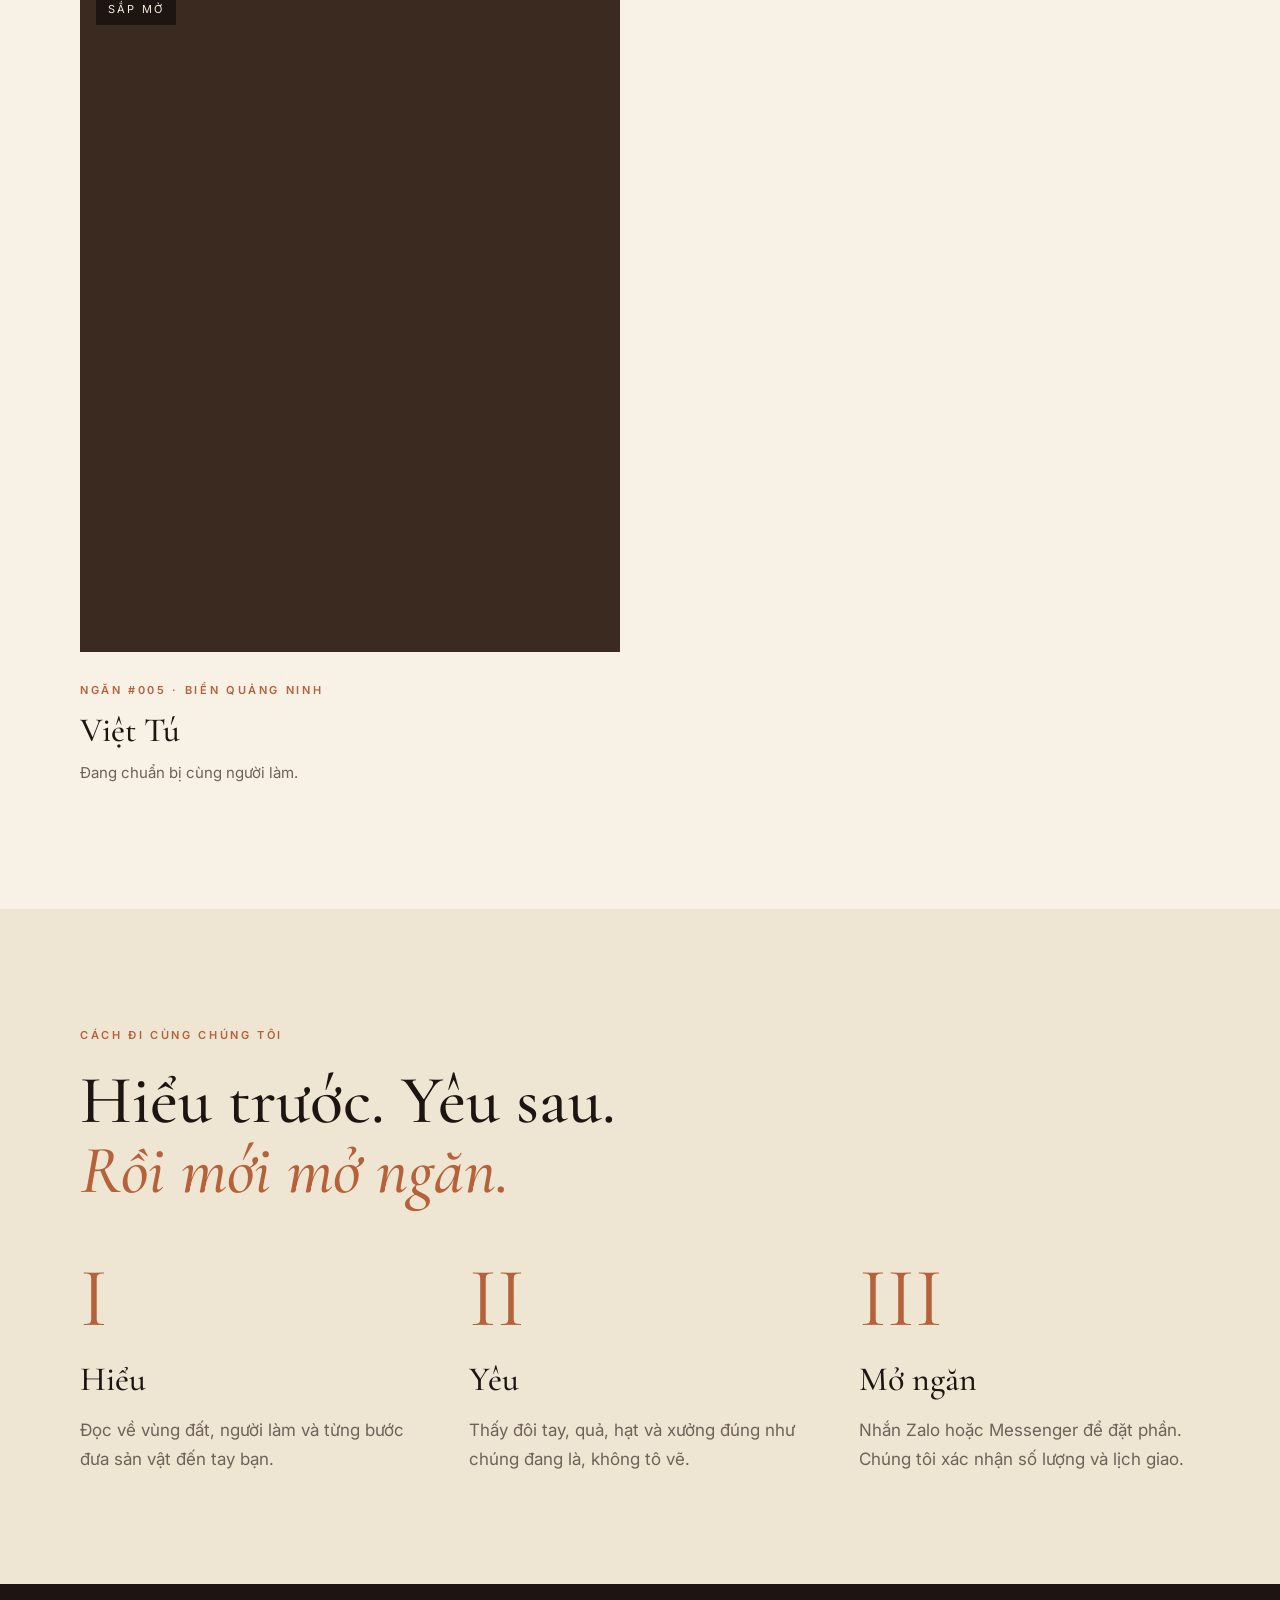
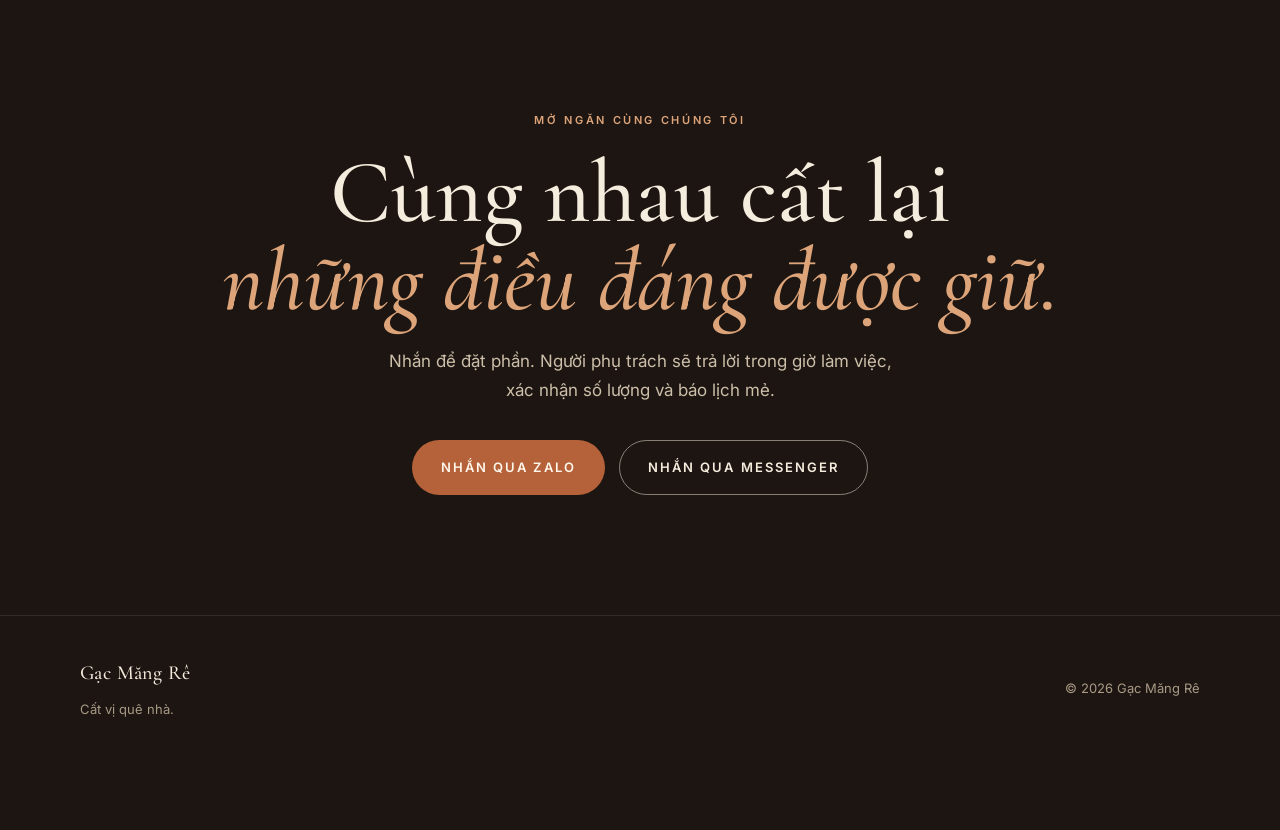
==== commit 05925618: "Add Ngăn content model, page generator and homepage grid markers Co-Authored-By: Claude Haiku 5.5 <n" ====
--- a/index.html
+++ b/index.html
@@ -138,9 +138,10 @@
     <div class="wrap">
       <span class="label reveal">Tủ đang mở</span>
       <h2 class="h2 reveal">Mỗi ngăn là <em>một vùng đất</em>, một người làm, một câu chuyện.</h2>
+      <!-- NGAN:START -->
       <div class="ngan-grid">
         <a class="ngan-card reveal" href="cau-chuyen/cacao-oca.html">
-          <div class="ngan-card__media"><img src="assets/anh/phoi-hat-cacao.jpg" alt="Hạt cacao đang phơi trên sân" loading="lazy" width="720" height="1280"></div>
+          <div class="ngan-card__media"><img src="assets/anh/phoi-hat-cacao.jpg" alt="Hạt cacao đang phơi trên sân" loading="lazy"></div>
           <div class="ngan-card__body">
             <span class="label">Ngăn #001 · Châu Đức, Bà Rịa – Vũng Tàu</span>
             <h3>Cacao mộc, từ vườn đến thanh socola</h3>
@@ -153,10 +154,35 @@
           <div class="ngan-card__body">
             <span class="label">Ngăn #002 · Mèo Vạc, Hà Giang</span>
             <h3>Mật ong bạc hà</h3>
-            <p>Câu chuyện đang được viết cùng người làm. Sẽ mở khi có đủ ảnh thực địa.</p>
-          </div>
-        </div>
-      </div>
+            <p>Đang viết cùng người làm. Sẽ mở khi có đủ ảnh thực địa.</p>
+          </div>
+        </div>
+        <div class="ngan-card ngan-card--soon reveal" aria-disabled="true">
+          <div class="ngan-card__media" style="background:#3A2A20;aspect-ratio:4/5"></div>
+          <div class="ngan-card__body">
+            <span class="label">Ngăn #003 · Đang chuẩn bị</span>
+            <h3>Cà phê Robusta</h3>
+            <p>Đang chuẩn bị cùng người làm.</p>
+          </div>
+        </div>
+        <div class="ngan-card ngan-card--soon reveal" aria-disabled="true">
+          <div class="ngan-card__media" style="background:#3A2A20;aspect-ratio:4/5"></div>
+          <div class="ngan-card__body">
+            <span class="label">Ngăn #004 · Đang chuẩn bị</span>
+            <h3>Trà</h3>
+            <p>Đang chuẩn bị cùng người làm.</p>
+          </div>
+        </div>
+        <div class="ngan-card ngan-card--soon reveal" aria-disabled="true">
+          <div class="ngan-card__media" style="background:#3A2A20;aspect-ratio:4/5"></div>
+          <div class="ngan-card__body">
+            <span class="label">Ngăn #005 · Biển Quảng Ninh</span>
+            <h3>Việt Tú</h3>
+            <p>Đang chuẩn bị cùng người làm.</p>
+          </div>
+        </div>
+      </div>
+      <!-- NGAN:END -->
     </div>
   </section>
 
